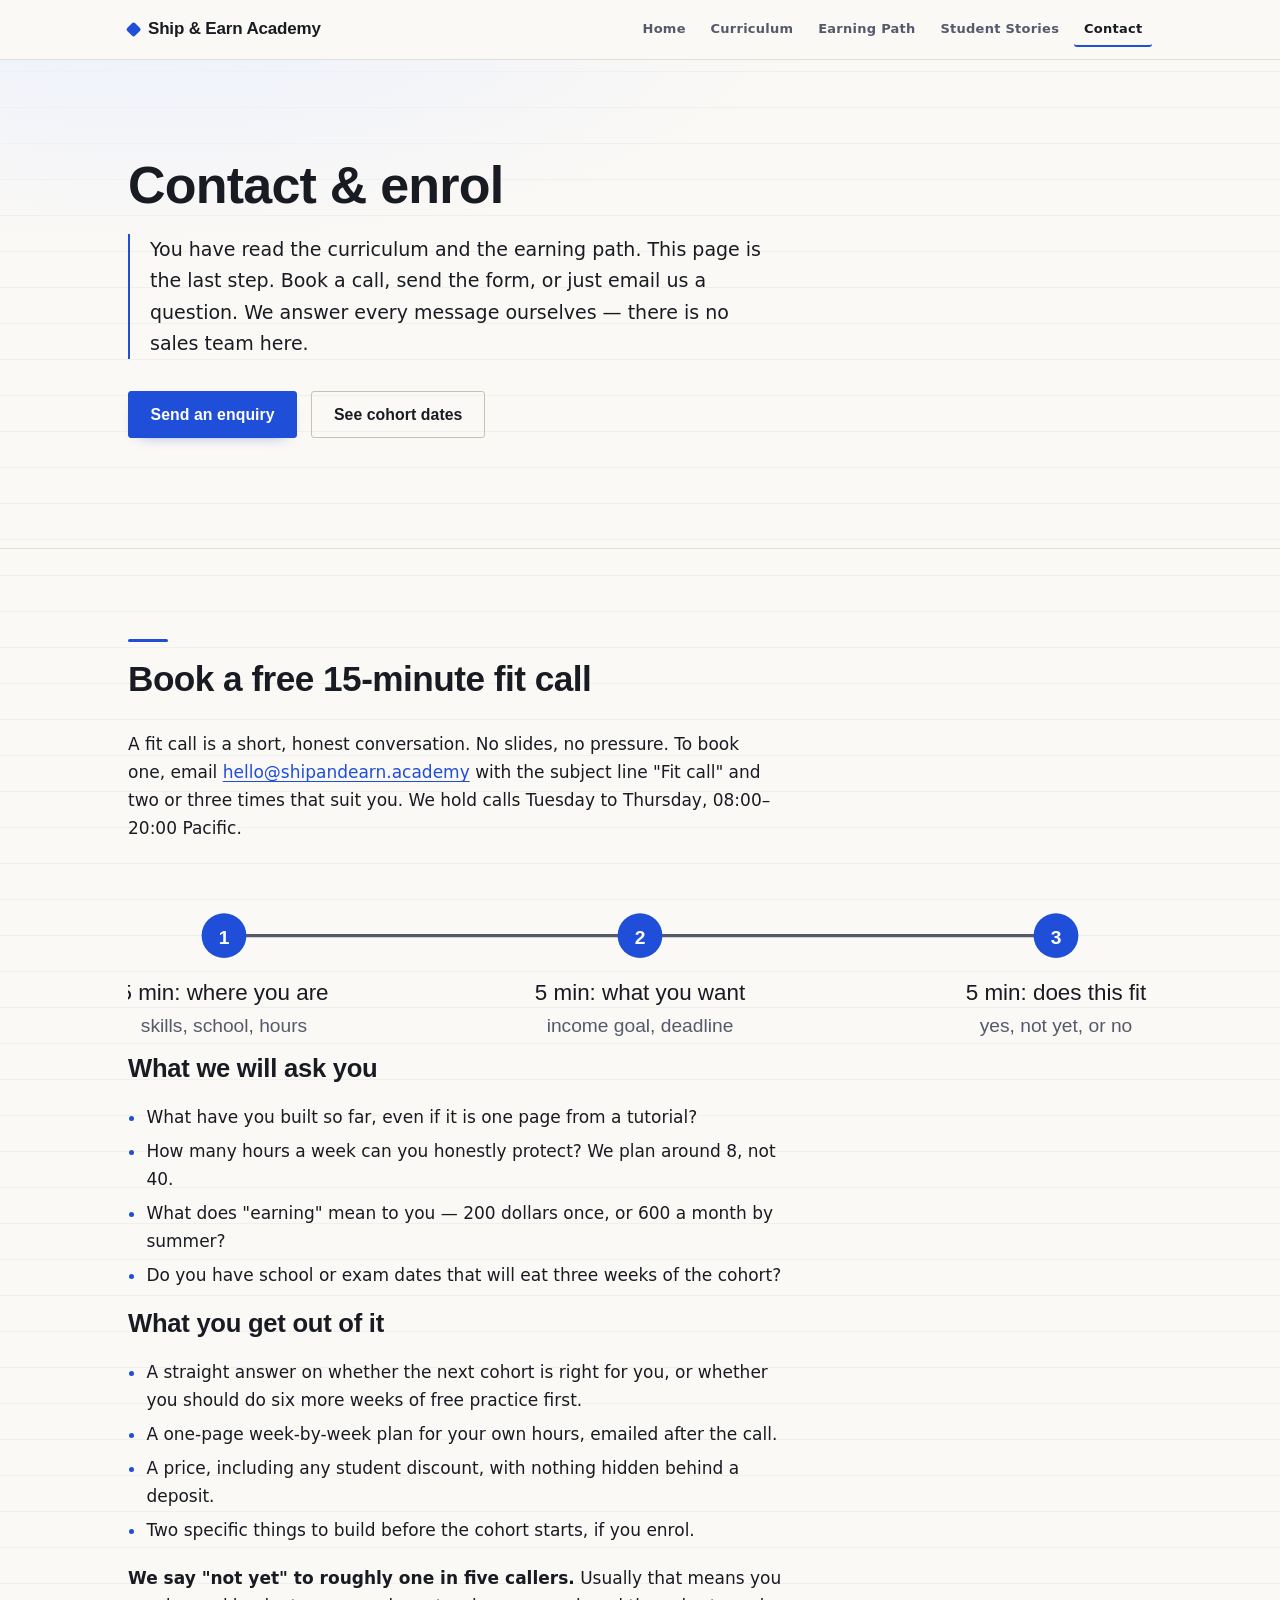
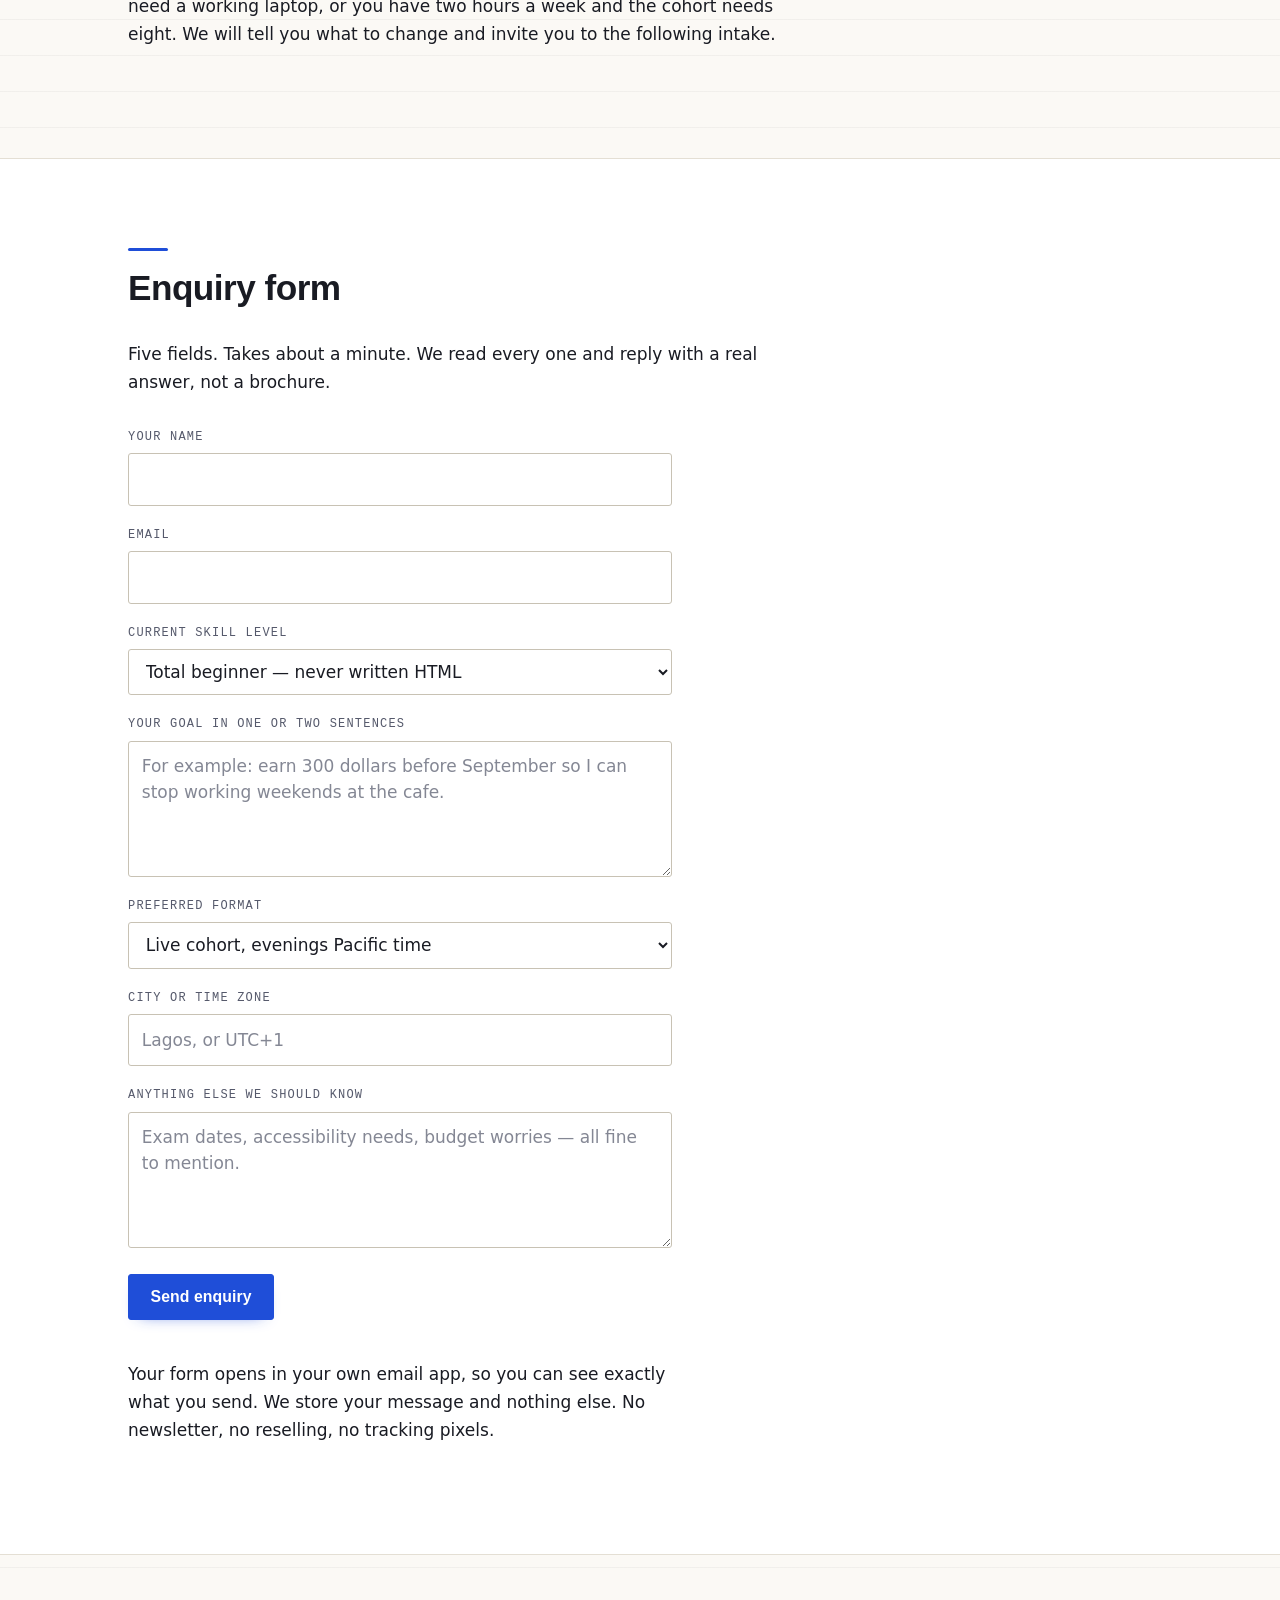
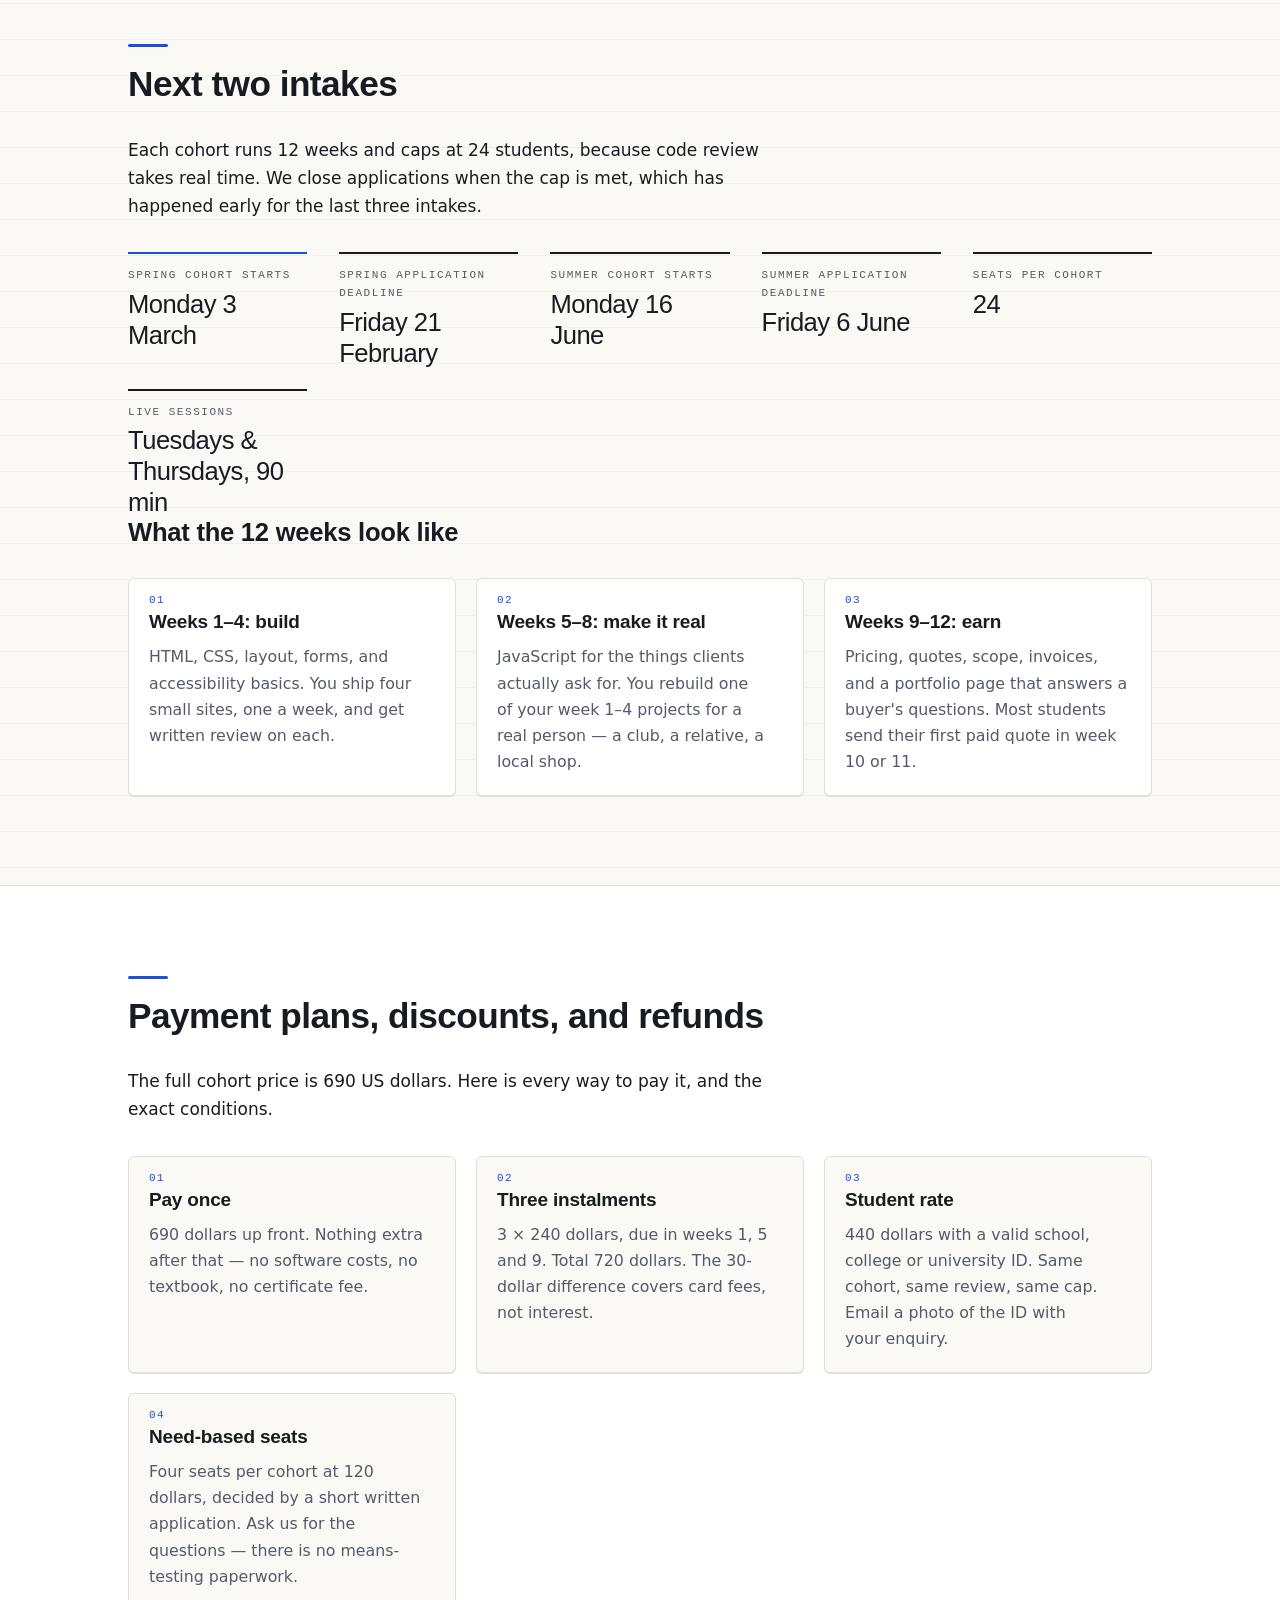
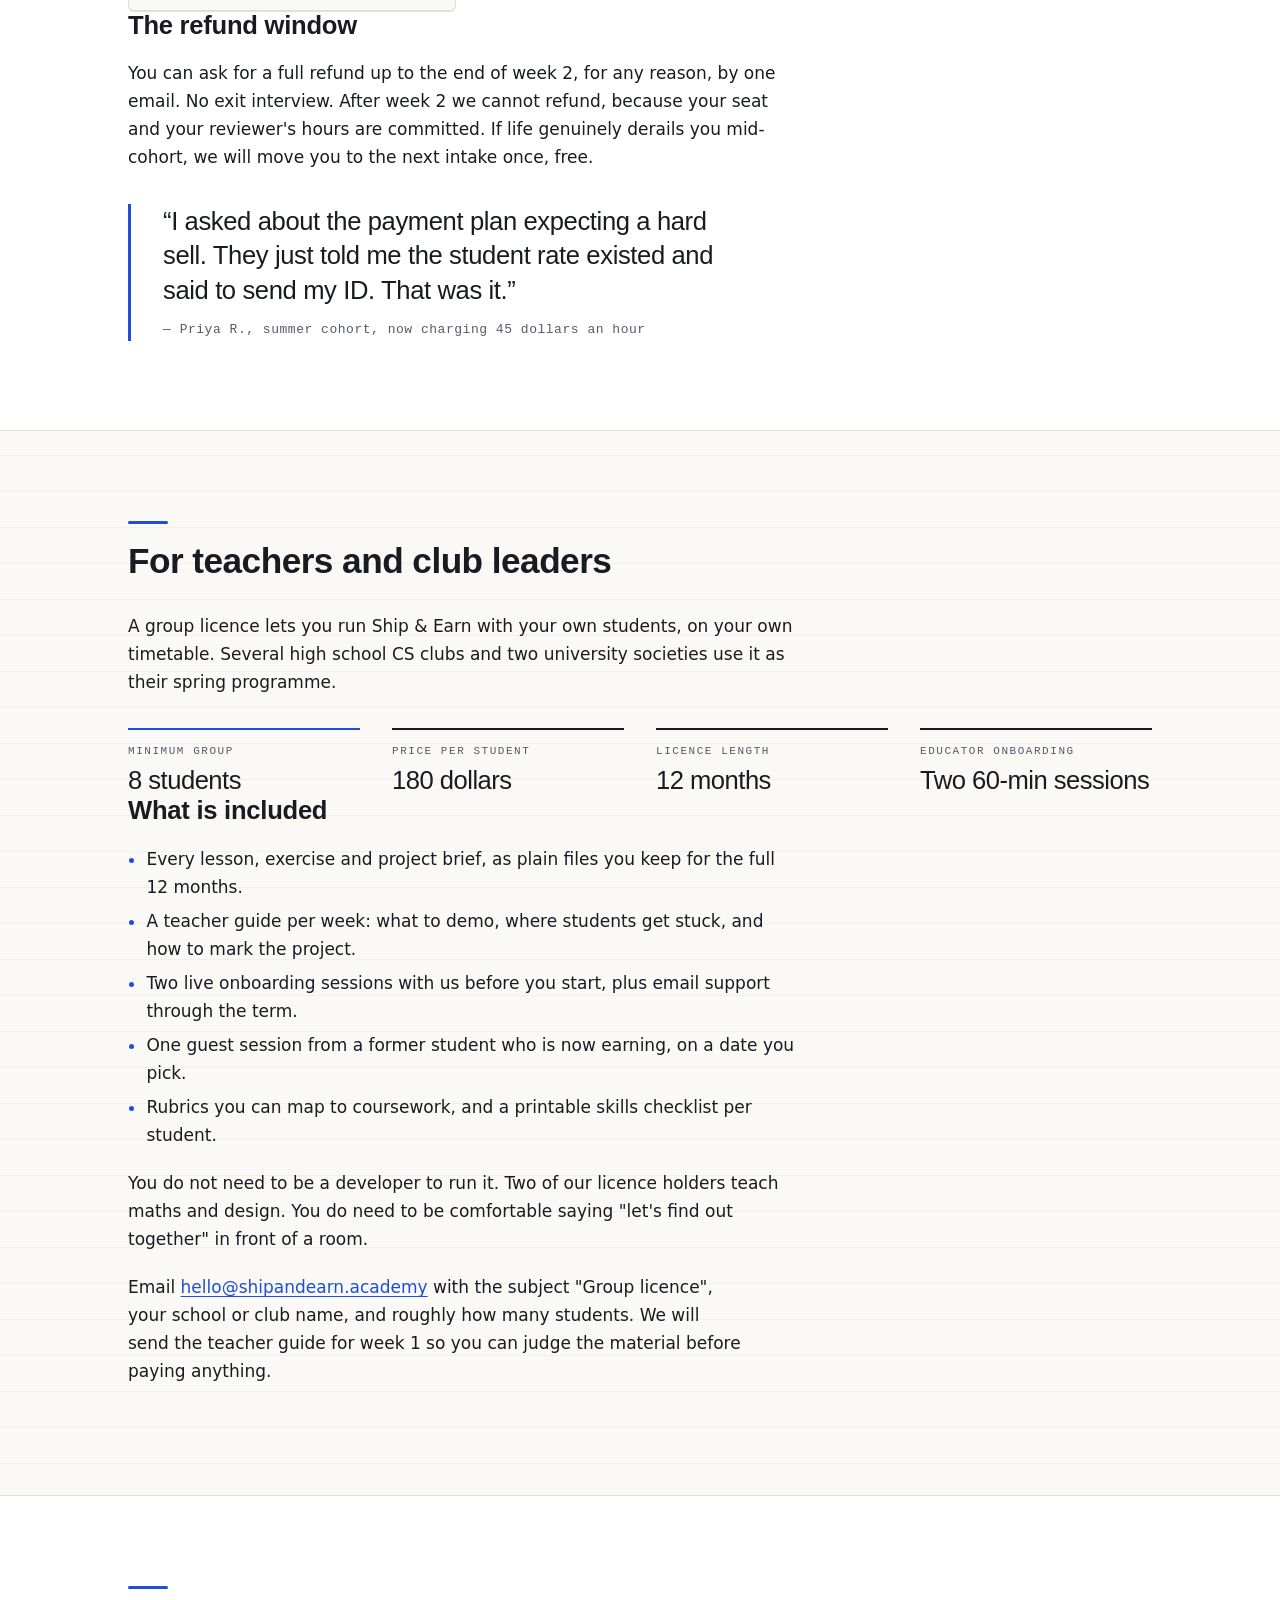
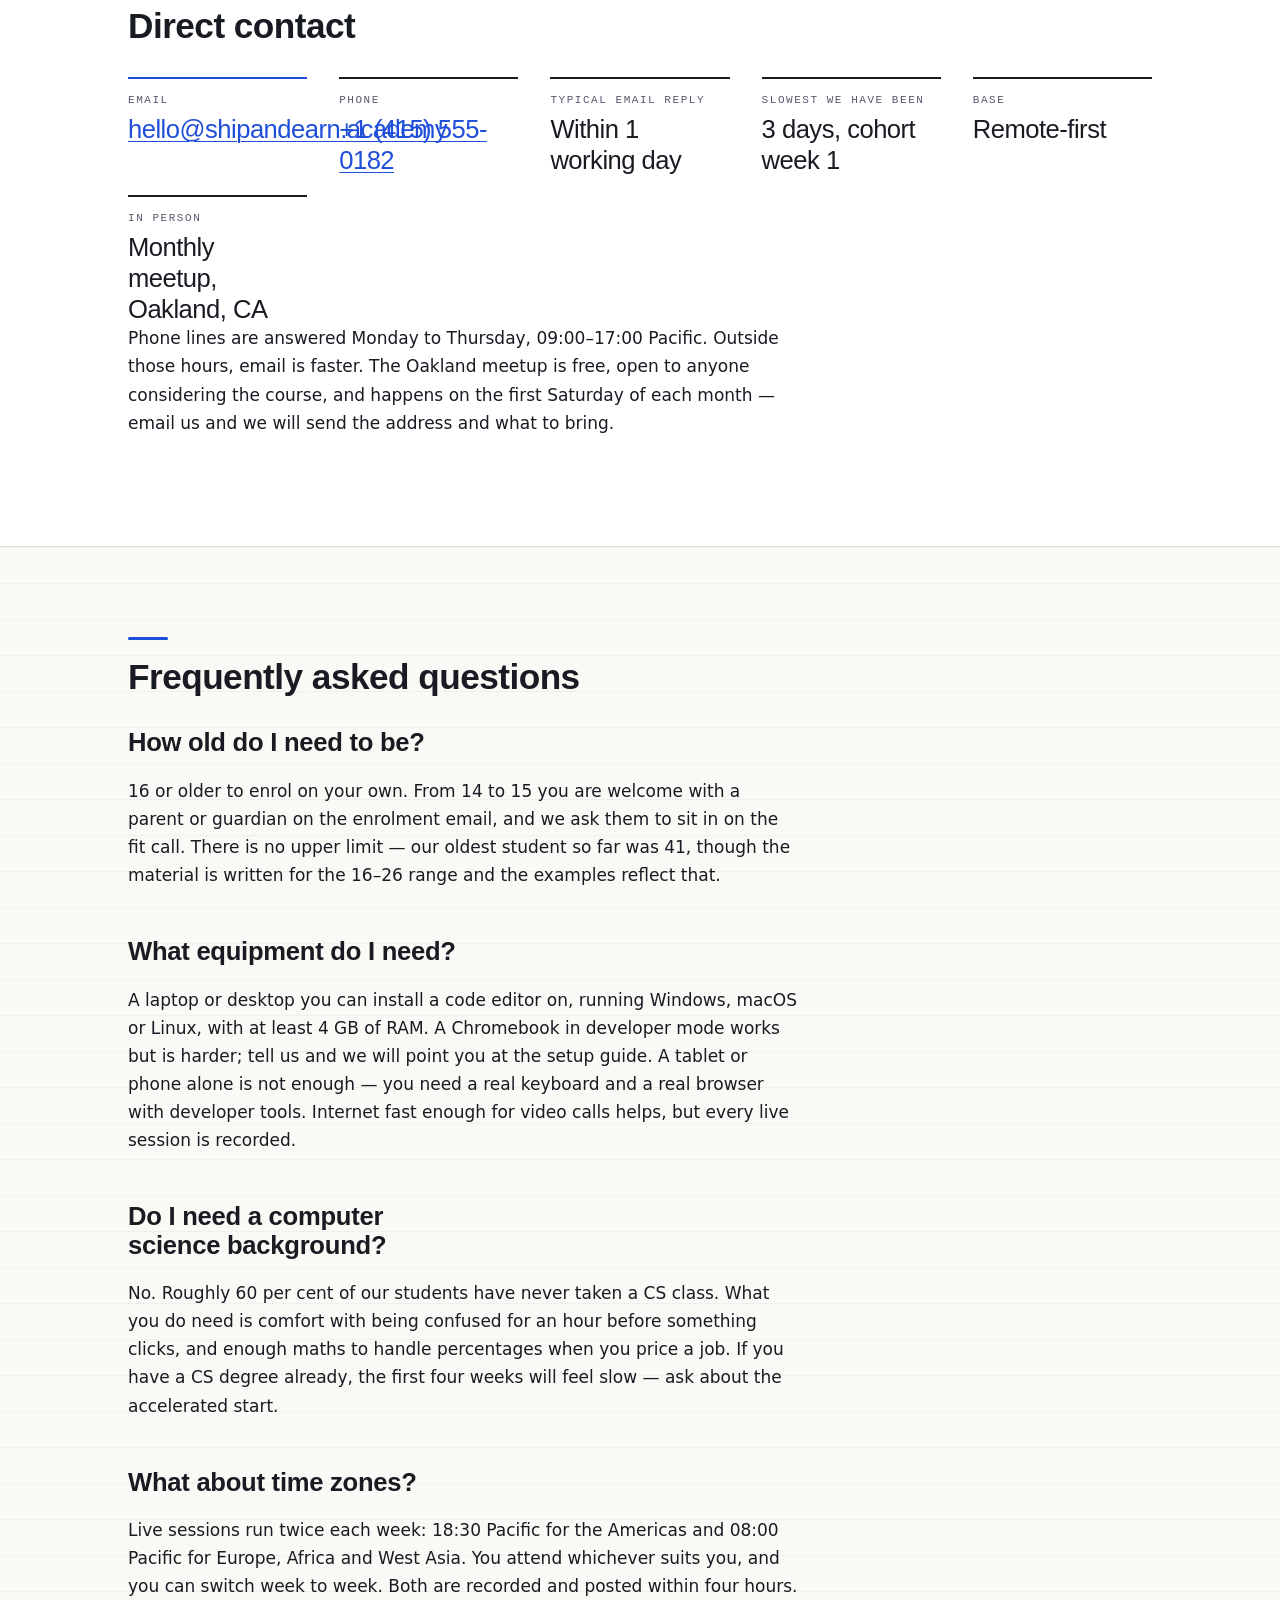
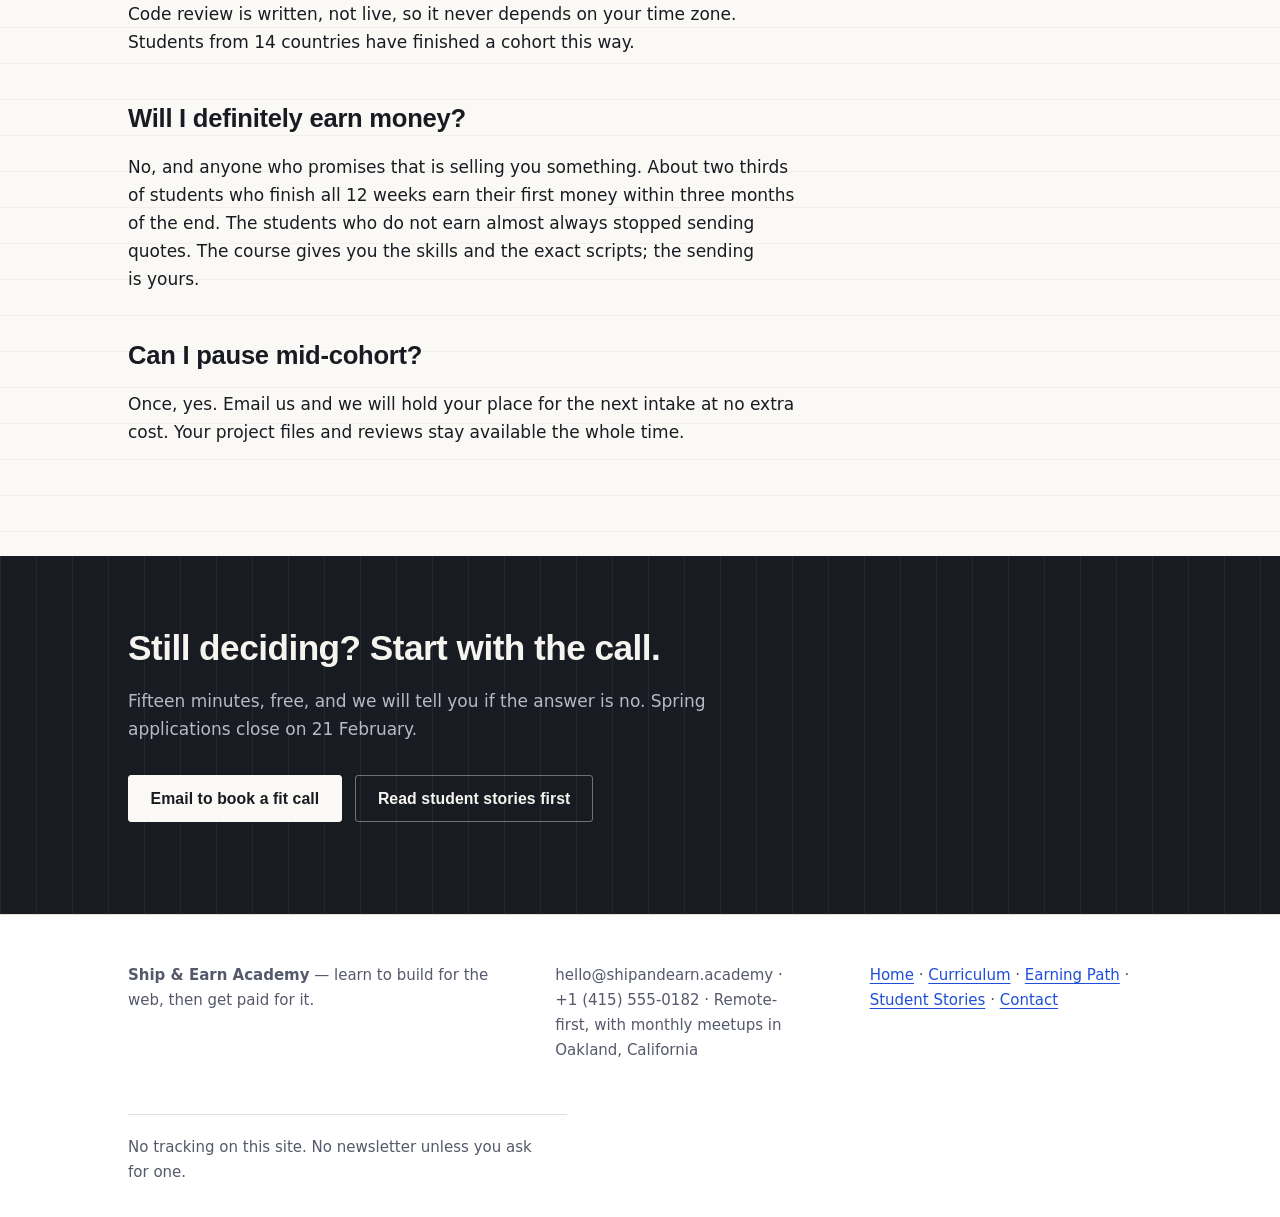
==== contact.html @ 5a84d34e "Publish Ship & Earn Academy — revision 1 Generated 5 pages for Ship & Earn Academy." ====
<!DOCTYPE html>
<html lang="en">
<head>
<meta charset="utf-8">
<meta name="viewport" content="width=device-width, initial-scale=1">
<title>Contact &amp; Enrol — Ship &amp; Earn Academy</title>
<meta name="description" content="Book a free 15-minute fit call, send an enquiry, check cohort dates and payment plans, or ask about a group licence for your school or coding club.">
<link rel="stylesheet" href="assets/styles.css">
</head>
<body>
<header class="site-header">
  <div class="container header-inner">
    <a class="brand" href="index.html">Ship &amp; Earn Academy</a>
    <nav class="site-nav">
      <a href="index.html">Home</a>
      <a href="curriculum.html">Curriculum</a>
      <a href="earn.html">Earning Path</a>
      <a href="stories.html">Student Stories</a>
      <a class="is-current" href="contact.html">Contact</a>
    </nav>
  </div>
</header>

<main>

  <section class="hero">
    <div class="container">
      <h1>Contact &amp; enrol</h1>
      <p>You have read the curriculum and the earning path. This page is the last step. Book a call, send the form, or just email us a question. We answer every message ourselves — there is no sales team here.</p>
      <p>
        <a class="button button-primary" href="#enquiry">Send an enquiry</a>
        <a class="button button-secondary" href="#dates">See cohort dates</a>
      </p>
    </div>
  </section>

  <section class="section">
    <div class="container">
      <h2>Book a free 15-minute fit call</h2>
      <p>A fit call is a short, honest conversation. No slides, no pressure. To book one, email <a href="mailto:hello@shipandearn.academy">hello@shipandearn.academy</a> with the subject line "Fit call" and two or three times that suit you. We hold calls Tuesday to Thursday, 08:00–20:00 Pacific.</p>

      <svg width="100%" height="120" viewBox="0 0 640 120" role="img" aria-labelledby="calltitle calldesc">
        <title id="calltitle">The three stages of a fit call</title>
        <desc id="calldesc">A horizontal line with three stops: five minutes on where you are now, five minutes on what you want to earn, and five minutes on whether this course fits.</desc>
        <line x1="60" y1="46" x2="580" y2="46" stroke="#55596B" stroke-width="2"></line>
        <circle cx="60" cy="46" r="14" fill="#1F4ED8"></circle>
        <circle cx="320" cy="46" r="14" fill="#1F4ED8"></circle>
        <circle cx="580" cy="46" r="14" fill="#1F4ED8"></circle>
        <text x="60" y="51" text-anchor="middle" fill="#FFFFFF" font-family="Arial, sans-serif" font-size="12" font-weight="bold">1</text>
        <text x="320" y="51" text-anchor="middle" fill="#FFFFFF" font-family="Arial, sans-serif" font-size="12" font-weight="bold">2</text>
        <text x="580" y="51" text-anchor="middle" fill="#FFFFFF" font-family="Arial, sans-serif" font-size="12" font-weight="bold">3</text>
        <text x="60" y="86" text-anchor="middle" fill="#191B23" font-family="Arial, sans-serif" font-size="14">5 min: where you are</text>
        <text x="320" y="86" text-anchor="middle" fill="#191B23" font-family="Arial, sans-serif" font-size="14">5 min: what you want</text>
        <text x="580" y="86" text-anchor="middle" fill="#191B23" font-family="Arial, sans-serif" font-size="14">5 min: does this fit</text>
        <text x="60" y="106" text-anchor="middle" fill="#55596B" font-family="Arial, sans-serif" font-size="12">skills, school, hours</text>
        <text x="320" y="106" text-anchor="middle" fill="#55596B" font-family="Arial, sans-serif" font-size="12">income goal, deadline</text>
        <text x="580" y="106" text-anchor="middle" fill="#55596B" font-family="Arial, sans-serif" font-size="12">yes, not yet, or no</text>
      </svg>

      <h3>What we will ask you</h3>
      <ul>
        <li>What have you built so far, even if it is one page from a tutorial?</li>
        <li>How many hours a week can you honestly protect? We plan around 8, not 40.</li>
        <li>What does "earning" mean to you — 200 dollars once, or 600 a month by summer?</li>
        <li>Do you have school or exam dates that will eat three weeks of the cohort?</li>
      </ul>

      <h3>What you get out of it</h3>
      <ul>
        <li>A straight answer on whether the next cohort is right for you, or whether you should do six more weeks of free practice first.</li>
        <li>A one-page week-by-week plan for your own hours, emailed after the call.</li>
        <li>A price, including any student discount, with nothing hidden behind a deposit.</li>
        <li>Two specific things to build before the cohort starts, if you enrol.</li>
      </ul>
      <p><strong>We say "not yet" to roughly one in five callers.</strong> Usually that means you need a working laptop, or you have two hours a week and the cohort needs eight. We will tell you what to change and invite you to the following intake.</p>
    </div>
  </section>

  <section class="section section-alt" id="enquiry">
    <div class="container">
      <h2>Enquiry form</h2>
      <p>Five fields. Takes about a minute. We read every one and reply with a real answer, not a brochure.</p>
      <form class="form" action="mailto:hello@shipandearn.academy" method="post" enctype="text/plain">
        <div class="field">
          <label for="name">Your name</label>
          <input id="name" name="name" type="text" autocomplete="name" required>
        </div>
        <div class="field">
          <label for="email">Email</label>
          <input id="email" name="email" type="email" autocomplete="email" required>
        </div>
        <div class="field">
          <label for="level">Current skill level</label>
          <select id="level" name="level">
            <option>Total beginner — never written HTML</option>
            <option>Some tutorials finished, nothing shipped</option>
            <option>I have built one or two small sites</option>
            <option>I code already, I want the client and money side</option>
          </select>
        </div>
        <div class="field">
          <label for="goal">Your goal in one or two sentences</label>
          <textarea id="goal" name="goal" rows="4" placeholder="For example: earn 300 dollars before September so I can stop working weekends at the cafe."></textarea>
        </div>
        <div class="field">
          <label for="format">Preferred format</label>
          <select id="format" name="format">
            <option>Live cohort, evenings Pacific time</option>
            <option>Live cohort, mornings Pacific time</option>
            <option>Self-paced with weekly code review</option>
            <option>Group licence for a school or club</option>
            <option>Not sure yet — help me choose</option>
          </select>
        </div>
        <div class="field">
          <label for="timezone">City or time zone</label>
          <input id="timezone" name="timezone" type="text" placeholder="Lagos, or UTC+1">
        </div>
        <div class="field">
          <label for="notes">Anything else we should know</label>
          <textarea id="notes" name="notes" rows="3" placeholder="Exam dates, accessibility needs, budget worries — all fine to mention."></textarea>
        </div>
        <p><button class="button button-primary" type="submit">Send enquiry</button></p>
        <p>Your form opens in your own email app, so you can see exactly what you send. We store your message and nothing else. No newsletter, no reselling, no tracking pixels.</p>
      </form>
    </div>
  </section>

  <section class="section" id="dates">
    <div class="container">
      <h2>Next two intakes</h2>
      <p>Each cohort runs 12 weeks and caps at 24 students, because code review takes real time. We close applications when the cap is met, which has happened early for the last three intakes.</p>
      <dl class="facts">
        <div class="fact">
          <dt>Spring cohort starts</dt>
          <dd>Monday 3 March</dd>
        </div>
        <div class="fact">
          <dt>Spring application deadline</dt>
          <dd>Friday 21 February</dd>
        </div>
        <div class="fact">
          <dt>Summer cohort starts</dt>
          <dd>Monday 16 June</dd>
        </div>
        <div class="fact">
          <dt>Summer application deadline</dt>
          <dd>Friday 6 June</dd>
        </div>
        <div class="fact">
          <dt>Seats per cohort</dt>
          <dd>24</dd>
        </div>
        <div class="fact">
          <dt>Live sessions</dt>
          <dd>Tuesdays &amp; Thursdays, 90 min</dd>
        </div>
      </dl>
      <h3>What the 12 weeks look like</h3>
      <ul class="card-grid">
        <li class="card">
          <h3>Weeks 1–4: build</h3>
          <p>HTML, CSS, layout, forms, and accessibility basics. You ship four small sites, one a week, and get written review on each.</p>
        </li>
        <li class="card">
          <h3>Weeks 5–8: make it real</h3>
          <p>JavaScript for the things clients actually ask for. You rebuild one of your week 1–4 projects for a real person — a club, a relative, a local shop.</p>
        </li>
        <li class="card">
          <h3>Weeks 9–12: earn</h3>
          <p>Pricing, quotes, scope, invoices, and a portfolio page that answers a buyer's questions. Most students send their first paid quote in week 10 or 11.</p>
        </li>
      </ul>
    </div>
  </section>

  <section class="section section-alt">
    <div class="container">
      <h2>Payment plans, discounts, and refunds</h2>
      <p>The full cohort price is 690 US dollars. Here is every way to pay it, and the exact conditions.</p>
      <ul class="card-grid">
        <li class="card">
          <h3>Pay once</h3>
          <p>690 dollars up front. Nothing extra after that — no software costs, no textbook, no certificate fee.</p>
        </li>
        <li class="card">
          <h3>Three instalments</h3>
          <p>3 × 240 dollars, due in weeks 1, 5 and 9. Total 720 dollars. The 30-dollar difference covers card fees, not interest.</p>
        </li>
        <li class="card">
          <h3>Student rate</h3>
          <p>440 dollars with a valid school, college or university ID. Same cohort, same review, same cap. Email a photo of the ID with your enquiry.</p>
        </li>
        <li class="card">
          <h3>Need-based seats</h3>
          <p>Four seats per cohort at 120 dollars, decided by a short written application. Ask us for the questions — there is no means-testing paperwork.</p>
        </li>
      </ul>
      <h3>The refund window</h3>
      <p>You can ask for a full refund up to the end of week 2, for any reason, by one email. No exit interview. After week 2 we cannot refund, because your seat and your reviewer's hours are committed. If life genuinely derails you mid-cohort, we will move you to the next intake once, free.</p>
      <blockquote class="quote">
        <p>I asked about the payment plan expecting a hard sell. They just told me the student rate existed and said to send my ID. That was it.</p>
        <cite>Priya R., summer cohort, now charging 45 dollars an hour</cite>
      </blockquote>
    </div>
  </section>

  <section class="section">
    <div class="container">
      <h2>For teachers and club leaders</h2>
      <p>A group licence lets you run Ship &amp; Earn with your own students, on your own timetable. Several high school CS clubs and two university societies use it as their spring programme.</p>
      <dl class="facts">
        <div class="fact">
          <dt>Minimum group</dt>
          <dd>8 students</dd>
        </div>
        <div class="fact">
          <dt>Price per student</dt>
          <dd>180 dollars</dd>
        </div>
        <div class="fact">
          <dt>Licence length</dt>
          <dd>12 months</dd>
        </div>
        <div class="fact">
          <dt>Educator onboarding</dt>
          <dd>Two 60-min sessions</dd>
        </div>
      </dl>
      <h3>What is included</h3>
      <ul>
        <li>Every lesson, exercise and project brief, as plain files you keep for the full 12 months.</li>
        <li>A teacher guide per week: what to demo, where students get stuck, and how to mark the project.</li>
        <li>Two live onboarding sessions with us before you start, plus email support through the term.</li>
        <li>One guest session from a former student who is now earning, on a date you pick.</li>
        <li>Rubrics you can map to coursework, and a printable skills checklist per student.</li>
      </ul>
      <p>You do not need to be a developer to run it. Two of our licence holders teach maths and design. You do need to be comfortable saying "let's find out together" in front of a room.</p>
      <p>Email <a href="mailto:hello@shipandearn.academy">hello@shipandearn.academy</a> with the subject "Group licence", your school or club name, and roughly how many students. We will send the teacher guide for week 1 so you can judge the material before paying anything.</p>
    </div>
  </section>

  <section class="section section-alt">
    <div class="container">
      <h2>Direct contact</h2>
      <dl class="facts">
        <div class="fact">
          <dt>Email</dt>
          <dd><a href="mailto:hello@shipandearn.academy">hello@shipandearn.academy</a></dd>
        </div>
        <div class="fact">
          <dt>Phone</dt>
          <dd><a href="tel:+14155550182">+1 (415) 555-0182</a></dd>
        </div>
        <div class="fact">
          <dt>Typical email reply</dt>
          <dd>Within 1 working day</dd>
        </div>
        <div class="fact">
          <dt>Slowest we have been</dt>
          <dd>3 days, cohort week 1</dd>
        </div>
        <div class="fact">
          <dt>Base</dt>
          <dd>Remote-first</dd>
        </div>
        <div class="fact">
          <dt>In person</dt>
          <dd>Monthly meetup, Oakland, CA</dd>
        </div>
      </dl>
      <p>Phone lines are answered Monday to Thursday, 09:00–17:00 Pacific. Outside those hours, email is faster. The Oakland meetup is free, open to anyone considering the course, and happens on the first Saturday of each month — email us and we will send the address and what to bring.</p>
    </div>
  </section>

  <section class="section">
    <div class="container">
      <h2>Frequently asked questions</h2>

      <h3>How old do I need to be?</h3>
      <p>16 or older to enrol on your own. From 14 to 15 you are welcome with a parent or guardian on the enrolment email, and we ask them to sit in on the fit call. There is no upper limit — our oldest student so far was 41, though the material is written for the 16–26 range and the examples reflect that.</p>

      <h3>What equipment do I need?</h3>
      <p>A laptop or desktop you can install a code editor on, running Windows, macOS or Linux, with at least 4 GB of RAM. A Chromebook in developer mode works but is harder; tell us and we will point you at the setup guide. A tablet or phone alone is not enough — you need a real keyboard and a real browser with developer tools. Internet fast enough for video calls helps, but every live session is recorded.</p>

      <h3>Do I need a computer science background?</h3>
      <p>No. Roughly 60 per cent of our students have never taken a CS class. What you do need is comfort with being confused for an hour before something clicks, and enough maths to handle percentages when you price a job. If you have a CS degree already, the first four weeks will feel slow — ask about the accelerated start.</p>

      <h3>What about time zones?</h3>
      <p>Live sessions run twice each week: 18:30 Pacific for the Americas and 08:00 Pacific for Europe, Africa and West Asia. You attend whichever suits you, and you can switch week to week. Both are recorded and posted within four hours. Code review is written, not live, so it never depends on your time zone. Students from 14 countries have finished a cohort this way.</p>

      <h3>Will I definitely earn money?</h3>
      <p>No, and anyone who promises that is selling you something. About two thirds of students who finish all 12 weeks earn their first money within three months of the end. The students who do not earn almost always stopped sending quotes. The course gives you the skills and the exact scripts; the sending is yours.</p>

      <h3>Can I pause mid-cohort?</h3>
      <p>Once, yes. Email us and we will hold your place for the next intake at no extra cost. Your project files and reviews stay available the whole time.</p>
    </div>
  </section>

  <section class="cta">
    <div class="container">
      <h2>Still deciding? Start with the call.</h2>
      <p>Fifteen minutes, free, and we will tell you if the answer is no. Spring applications close on 21 February.</p>
      <p>
        <a class="button button-primary" href="mailto:hello@shipandearn.academy?subject=Fit%20call">Email to book a fit call</a>
        <a class="button button-secondary" href="stories.html">Read student stories first</a>
      </p>
    </div>
  </section>

</main>

<footer class="site-footer">
  <div class="container">
    <p><strong>Ship &amp; Earn Academy</strong> — learn to build for the web, then get paid for it.</p>
    <p>hello@shipandearn.academy · +1 (415) 555-0182 · Remote-first, with monthly meetups in Oakland, California</p>
    <p>
      <a href="index.html">Home</a> ·
      <a href="curriculum.html">Curriculum</a> ·
      <a href="earn.html">Earning Path</a> ·
      <a href="stories.html">Student Stories</a> ·
      <a href="contact.html">Contact</a>
    </p>
    <p>No tracking on this site. No newsletter unless you ask for one.</p>
  </div>
</footer>
</body>
</html>
---- assets/styles.css ----
:root {
  /* ---- palette ---- */
  --bg: #FBF9F5;
  --surface: #FFFFFF;
  --ink: #191B23;
  --muted: #55596B;
  --accent: #1F4ED8;
  --accent-contrast: #FFFFFF;

  /* ---- derived surfaces & rules ---- */
  --rule: #E4DFD4;
  --rule-strong: #C8C2B4;
  --accent-wash: #EDF1FD;
  --ink-block: #191B23;
  --ink-block-text: #F6F4EF;
  --ink-block-muted: #B6B9C6;

  /* ---- type ---- */
  --font-head: "Segoe UI Semibold", "Helvetica Neue", Arial, system-ui, sans-serif;
  --font-body: system-ui, -apple-system, "Segoe UI", Roboto, "Helvetica Neue", Arial, sans-serif;
  --font-mono: ui-monospace, "SFMono-Regular", "Cascadia Mono", Menlo, Consolas, monospace;

  --step--1: 0.8125rem;
  --step-0: 1.0625rem;
  --step-1: 1.1875rem;
  --step-2: clamp(1.3rem, 1.1rem + 0.7vw, 1.6rem);
  --step-3: clamp(1.6rem, 1.3rem + 1.4vw, 2.2rem);
  --step-4: clamp(2.05rem, 1.5rem + 2.6vw, 3.25rem);

  /* ---- rhythm ---- */
  --space-1: 0.375rem;
  --space-2: 0.75rem;
  --space-3: 1.25rem;
  --space-4: 2rem;
  --space-5: 3rem;
  --space-6: clamp(3.25rem, 7vw, 5.75rem);

  --container: 69rem;
  --r: 3px;
  --r-lg: 6px;
  --ring: 0 0 0 3px rgba(31, 78, 216, 0.28);
}

/* ============================================================
   RESET / BASE
   ============================================================ */

*,
*::before,
*::after { box-sizing: border-box; }

html {
  -webkit-text-size-adjust: 100%;
  scroll-behavior: smooth;
}

body {
  margin: 0;
  background-color: var(--bg);
  background-image:
    linear-gradient(to bottom, rgba(25, 27, 35, 0.045) 1px, transparent 1px);
  background-size: 100% 2.25rem;
  background-position: 0 -1px;
  color: var(--ink);
  font-family: var(--font-body);
  font-size: var(--step-0);
  line-height: 1.65;
  text-underline-offset: 0.18em;
}

main { display: block; }

h1, h2, h3, h4 {
  font-family: var(--font-head);
  font-weight: 600;
  line-height: 1.12;
  letter-spacing: -0.015em;
  color: var(--ink);
  margin: 0 0 var(--space-3);
  text-wrap: balance;
}

h1 { font-size: var(--step-4); }
h2 { font-size: var(--step-3); }
h3 { font-size: var(--step-2); letter-spacing: -0.01em; }
h4 { font-size: var(--step-1); }

p, ul, ol, dl, blockquote, figure, table {
  margin: 0 0 var(--space-3);
}

p { max-width: 62ch; text-wrap: pretty; }

a {
  color: var(--accent);
  text-decoration-thickness: 1px;
}
a:hover { text-decoration-thickness: 2px; }

strong { font-weight: 700; }

small { font-size: var(--step--1); }

code, kbd, samp {
  font-family: var(--font-mono);
  font-size: 0.9em;
  background: var(--accent-wash);
  padding: 0.1em 0.35em;
  border-radius: 2px;
}

hr {
  border: 0;
  border-top: 1px solid var(--rule);
  margin: var(--space-5) 0;
}

svg { display: block; max-width: 100%; height: auto; }

:focus-visible {
  outline: 2px solid var(--accent);
  outline-offset: 3px;
  border-radius: 2px;
}

::selection {
  background: var(--accent);
  color: var(--accent-contrast);
}

/* ============================================================
   LAYOUT
   ============================================================ */

.container {
  width: 100%;
  max-width: var(--container);
  margin-inline: auto;
  padding-inline: clamp(1.15rem, 4vw, 2.5rem);
}

/* ============================================================
   HEADER + NAV
   ============================================================ */

.site-header {
  position: sticky;
  top: 0;
  z-index: 20;
  background: color-mix(in srgb, var(--bg) 92%, transparent);
  backdrop-filter: blur(8px);
  border-bottom: 1px solid var(--rule);
}

.header-inner {
  display: flex;
  flex-wrap: wrap;
  align-items: center;
  justify-content: space-between;
  gap: var(--space-2) var(--space-4);
  padding-block: 0.7rem;
}

.brand {
  font-family: var(--font-head);
  font-size: 1.0625rem;
  font-weight: 600;
  letter-spacing: -0.01em;
  color: var(--ink);
  text-decoration: none;
  display: inline-flex;
  align-items: center;
  gap: 0.55rem;
  padding-block: 0.2rem;
  flex: 0 0 auto;
}

.brand::before {
  content: "";
  width: 0.7rem;
  height: 0.7rem;
  background: var(--accent);
  border-radius: 2px;
  transform: rotate(45deg);
  flex: 0 0 auto;
}

.brand:hover { color: var(--accent); }

.site-nav {
  display: flex;
  flex-wrap: wrap;
  align-items: center;
  gap: 0.15rem 0.35rem;
  margin-inline-start: auto;
}

.site-nav a {
  display: inline-block;
  padding: 0.4rem 0.6rem;
  font-size: var(--step--1);
  font-weight: 600;
  letter-spacing: 0.02em;
  color: var(--muted);
  text-decoration: none;
  border-radius: var(--r);
  border-bottom: 2px solid transparent;
}

.site-nav a:hover,
.site-nav a:focus-visible {
  color: var(--ink);
  background: var(--accent-wash);
}

.site-nav a.is-current {
  color: var(--ink);
  border-bottom-color: var(--accent);
}

/* ============================================================
   SECTIONS
   ============================================================ */

.hero {
  padding-block: clamp(3rem, 8vw, 6rem) var(--space-6);
  border-bottom: 1px solid var(--rule);
  background-image:
    radial-gradient(60rem 22rem at 12% -10%, var(--accent-wash), transparent 70%);
}

.hero h1 {
  max-width: 24ch;
  margin-bottom: var(--space-3);
}

.hero > .container > p {
  font-size: var(--step-1);
  color: var(--muted);
  max-width: 54ch;
}

.hero > .container > p:first-of-type {
  position: relative;
  padding-left: var(--space-3);
  border-left: 2px solid var(--accent);
  color: var(--ink);
}

.section { padding-block: var(--space-6); }

.section-alt {
  background: var(--surface);
  border-top: 1px solid var(--rule);
  border-bottom: 1px solid var(--rule);
}

.section > .container > h2,
.section > .container > h3 { max-width: 34ch; }

.section > .container > h2 {
  position: relative;
  padding-top: var(--space-3);
  margin-bottom: var(--space-4);
}

.section > .container > h2::before {
  content: "";
  position: absolute;
  top: 0;
  left: 0;
  width: 2.5rem;
  height: 3px;
  background: var(--accent);
  border-radius: 2px;
}

.section > .container > p + h3 { margin-top: var(--space-5); }

/* generic in-page lists */
main ul:not(.card-grid),
main ol {
  padding-left: 1.15rem;
  max-width: 62ch;
}

main ul:not(.card-grid) li,
main ol li { margin-bottom: var(--space-1); }

main ul:not(.card-grid) li::marker { color: var(--accent); }
main ol li::marker { color: var(--accent); font-variant-numeric: tabular-nums; }

/* ============================================================
   CARDS
   ============================================================ */

.card-grid {
  list-style: none;
  margin: var(--space-4) 0 0;
  padding: 0;
  display: grid;
  gap: var(--space-3);
  grid-template-columns: repeat(auto-fit, minmax(16rem, 1fr));
  counter-reset: card;
}

.card {
  position: relative;
  background: var(--surface);
  border: 1px solid var(--rule);
  border-radius: var(--r-lg);
  padding: var(--space-4) var(--space-3) var(--space-3);
  box-shadow: 0 1px 0 var(--rule);
  transition: transform 160ms ease, box-shadow 160ms ease, border-color 160ms ease;
}

.card::before {
  counter-increment: card;
  content: counter(card, decimal-leading-zero);
  position: absolute;
  top: var(--space-2);
  left: var(--space-3);
  font-family: var(--font-mono);
  font-size: 0.6875rem;
  letter-spacing: 0.12em;
  color: var(--accent);
}

.card h3 {
  margin-bottom: var(--space-2);
  font-size: var(--step-1);
}

.card p {
  margin: 0;
  color: var(--muted);
  font-size: 0.9875rem;
}

.card p + p { margin-top: var(--space-2); }

.card:hover {
  transform: translateY(-2px);
  border-color: var(--rule-strong);
  box-shadow: 0 8px 22px -14px rgba(25, 27, 35, 0.45);
}

.card a { font-weight: 600; }

.section-alt .card { background: var(--bg); }

/* ============================================================
   FACTS (ledger rows)
   ============================================================ */

.facts {
  display: grid;
  gap: var(--space-3) var(--space-4);
  grid-template-columns: repeat(auto-fit, minmax(11rem, 1fr));
  margin: var(--space-4) 0 0;
}

.fact {
  border-top: 2px solid var(--ink);
  padding-top: var(--space-2);
}

.fact dt {
  font-size: 0.6875rem;
  font-family: var(--font-mono);
  text-transform: uppercase;
  letter-spacing: 0.14em;
  color: var(--muted);
  margin-bottom: 0.3rem;
}

.fact dd {
  margin: 0;
  font-family: var(--font-head);
  font-size: var(--step-2);
  line-height: 1.2;
  letter-spacing: -0.02em;
  font-variant-numeric: tabular-nums;
}

.fact:first-child { border-top-color: var(--accent); }

/* ============================================================
   BUTTONS
   ============================================================ */

.button {
  display: inline-flex;
  align-items: center;
  justify-content: center;
  gap: 0.5rem;
  min-height: 2.9rem;
  padding: 0.6rem 1.35rem;
  font-family: var(--font-head);
  font-size: 0.9875rem;
  font-weight: 600;
  letter-spacing: 0.005em;
  text-decoration: none;
  border: 1.5px solid transparent;
  border-radius: var(--r);
  cursor: pointer;
  transition: transform 140ms ease, background-color 140ms ease, color 140ms ease,
    border-color 140ms ease, box-shadow 140ms ease;
}

.button + .button { margin-left: 0.5rem; }

.button-primary {
  background: var(--accent);
  color: var(--accent-contrast);
  border-color: var(--accent);
  box-shadow: 0 6px 16px -12px rgba(31, 78, 216, 0.9);
}

.button-primary:hover {
  background: color-mix(in srgb, var(--accent) 86%, var(--ink));
  border-color: color-mix(in srgb, var(--accent) 86%, var(--ink));
  transform: translateY(-1px);
}

.button-secondary {
  background: transparent;
  color: var(--ink);
  border-color: var(--rule-strong);
}

.button-secondary:hover {
  border-color: var(--accent);
  color: var(--accent);
  background: var(--accent-wash);
}

.button:active { transform: translateY(0); }

/* button rows sitting after text */
.hero .button,
.section .button,
.cta .button { margin-top: var(--space-2); }

/* ============================================================
   CTA (ink block)
   ============================================================ */

.cta {
  background: var(--ink-block);
  color: var(--ink-block-text);
  padding-block: clamp(2.75rem, 6vw, 4.5rem);
  background-image:
    linear-gradient(to right, rgba(255, 255, 255, 0.05) 1px, transparent 1px);
  background-size: 2.25rem 100%;
}

.cta h2 {
  color: var(--ink-block-text);
  max-width: 28ch;
}

.cta h2::before { display: none; }

.cta p {
  color: var(--ink-block-muted);
  max-width: 56ch;
}

.cta a:not(.button) { color: #BFD0FF; }

.cta .button-primary {
  background: var(--bg);
  color: var(--ink);
  border-color: var(--bg);
  box-shadow: none;
}

.cta .button-primary:hover {
  background: #FFFFFF;
  border-color: #FFFFFF;
}

.cta .button-secondary {
  color: var(--ink-block-text);
  border-color: rgba(246, 244, 239, 0.4);
}

.cta .button-secondary:hover {
  background: rgba(246, 244, 239, 0.1);
  border-color: var(--ink-block-text);
  color: var(--ink-block-text);
}

/* ============================================================
   FORM
   ============================================================ */

.form {
  margin-top: var(--space-4);
  max-width: 34rem;
  display: grid;
  gap: var(--space-3);
}

.field { display: grid; gap: 0.35rem; }

.field label {
  font-size: 0.75rem;
  font-family: var(--font-mono);
  text-transform: uppercase;
  letter-spacing: 0.1em;
  color: var(--muted);
}

.field input,
.field select,
.field textarea {
  width: 100%;
  font: inherit;
  color: var(--ink);
  background: var(--surface);
  border: 1px solid var(--rule-strong);
  border-radius: var(--r);
  padding: 0.7rem 0.8rem;
  min-height: 2.9rem;
  transition: border-color 140ms ease, box-shadow 140ms ease;
}

.field textarea {
  min-height: 8.5rem;
  resize: vertical;
  line-height: 1.55;
}

.field input::placeholder,
.field textarea::placeholder { color: color-mix(in srgb, var(--muted) 72%, transparent); }

.field input:focus,
.field select:focus,
.field textarea:focus {
  outline: none;
  border-color: var(--accent);
  box-shadow: var(--ring);
}

.field small,
.field p {
  font-size: var(--step--1);
  color: var(--muted);
  margin: 0;
}

.form .button { justify-self: start; margin-top: var(--space-1); }

/* ============================================================
   QUOTE
   ============================================================ */

.quote {
  margin: var(--space-4) 0 0;
  padding: 0 0 0 var(--space-4);
  border-left: 3px solid var(--accent);
  max-width: 58ch;
}

.quote p {
  font-family: var(--font-head);
  font-size: var(--step-2);
  line-height: 1.35;
  letter-spacing: -0.015em;
  margin-bottom: var(--space-2);
}

.quote p::before { content: "\201C"; }
.quote p::after { content: "\201D"; }

.quote cite {
  display: block;
  font-style: normal;
  font-size: var(--step--1);
  font-family: var(--font-mono);
  letter-spacing: 0.04em;
  color: var(--muted);
}

.quote cite::before { content: "— "; }

.card-grid .quote { border-left-width: 2px; }

/* ============================================================
   FOOTER
   ============================================================ */

.site-footer {
  background: var(--surface);
  border-top: 1px solid var(--rule);
  padding-block: var(--space-5) var(--space-4);
  font-size: 0.9375rem;
  color: var(--muted);
}

.site-footer h2,
.site-footer h3 {
  font-size: 0.75rem;
  font-family: var(--font-mono);
  font-weight: 600;
  text-transform: uppercase;
  letter-spacing: 0.12em;
  color: var(--ink);
  margin-bottom: var(--space-2);
}

.site-footer p { max-width: 46ch; }

.site-footer a { color: var(--accent); }

.site-footer ul {
  list-style: none;
  padding: 0;
  margin: 0 0 var(--space-3);
  display: flex;
  flex-wrap: wrap;
  gap: 0.4rem 1.25rem;
}

.site-footer small { display: block; color: var(--muted); }

/* ============================================================
   RESPONSIVE
   ============================================================ */

@media (max-width: 40rem) {
  body { background-size: 100% 2rem; }

  .header-inner { padding-block: 0.55rem; }

  .site-nav {
    width: 100%;
    margin-inline-start: 0;
    gap: 0.1rem 0.15rem;
    border-top: 1px solid var(--rule);
    padding-top: 0.35rem;
  }

  .site-nav a { padding: 0.45rem 0.5rem; }

  .button {
    width: 100%;
    margin-left: 0 !important;
  }

  .button + .button { margin-top: var(--space-2); }

  .quote { padding-left: var(--space-3); }
}

@media (min-width: 52rem) {
  .site-footer > .container {
    display: grid;
    grid-template-columns: 1.4fr 1fr 1fr;
    gap: var(--space-4);
    align-items: start;
  }

  .site-footer > .container > small,
  .site-footer > .container > p:last-child {
    grid-column: 1 / -1;
    border-top: 1px solid var(--rule);
    padding-top: var(--space-3);
    margin: 0;
  }
}

/* ============================================================
   DARK MODE
   ============================================================ */

@media (prefers-color-scheme: dark) {
  :root {
    --bg: #14161C;
    --surface: #1C1F28;
    --ink: #F2F1EE;
    --muted: #AFB3C2;
    --accent: #93AEFF;
    --accent-contrast: #10131A;
    --rule: #2C3140;
    --rule-strong: #414759;
    --accent-wash: #232941;
    --ink-block: #0F1116;
    --ink-block-text: #F2F1EE;
    --ink-block-muted: #A9AEBF;
    --ring: 0 0 0 3px rgba(147, 174, 255, 0.3);
  }

  body {
    background-image:
      linear-gradient(to bottom, rgba(255, 255, 255, 0.035) 1px, transparent 1px);
  }

  .hero {
    background-image:
      radial-gradient(60rem 22rem at 12% -10%, rgba(147, 174, 255, 0.13), transparent 70%);
  }

  .card { box-shadow: none; }

  .card:hover { box-shadow: 0 8px 22px -14px rgba(0, 0, 0, 0.8); }

  .button-primary {
    box-shadow: none;
    font-weight: 700;
  }

  .button-primary:hover {
    background: color-mix(in srgb, var(--accent) 82%, #FFFFFF);
    border-color: color-mix(in srgb, var(--accent) 82%, #FFFFFF);
  }

  .cta a:not(.button) { color: #BFD0FF; }

  .cta .button-primary {
    background: var(--accent);
    color: var(--accent-contrast);
    border-color: var(--accent);
  }
}

/* ============================================================
   MOTION / PRINT
   ============================================================ */

@media (prefers-reduced-motion: reduce) {
  html { scroll-behavior: auto; }

  *,
  *::before,
  *::after {
    animation-duration: 0.001ms !important;
    animation-iteration-count: 1 !important;
    transition-duration: 0.001ms !important;
    scroll-behavior: auto !important;
  }

  .card:hover,
  .button:hover { transform: none; }
}

@media print {
  body { background: #FFFFFF; color: #000000; }
  .site-header, .cta, .form { display: none; }
  .section, .hero { padding-block: 1.25rem; border: 0; }
  a { color: #000000; text-decoration: underline; }
}
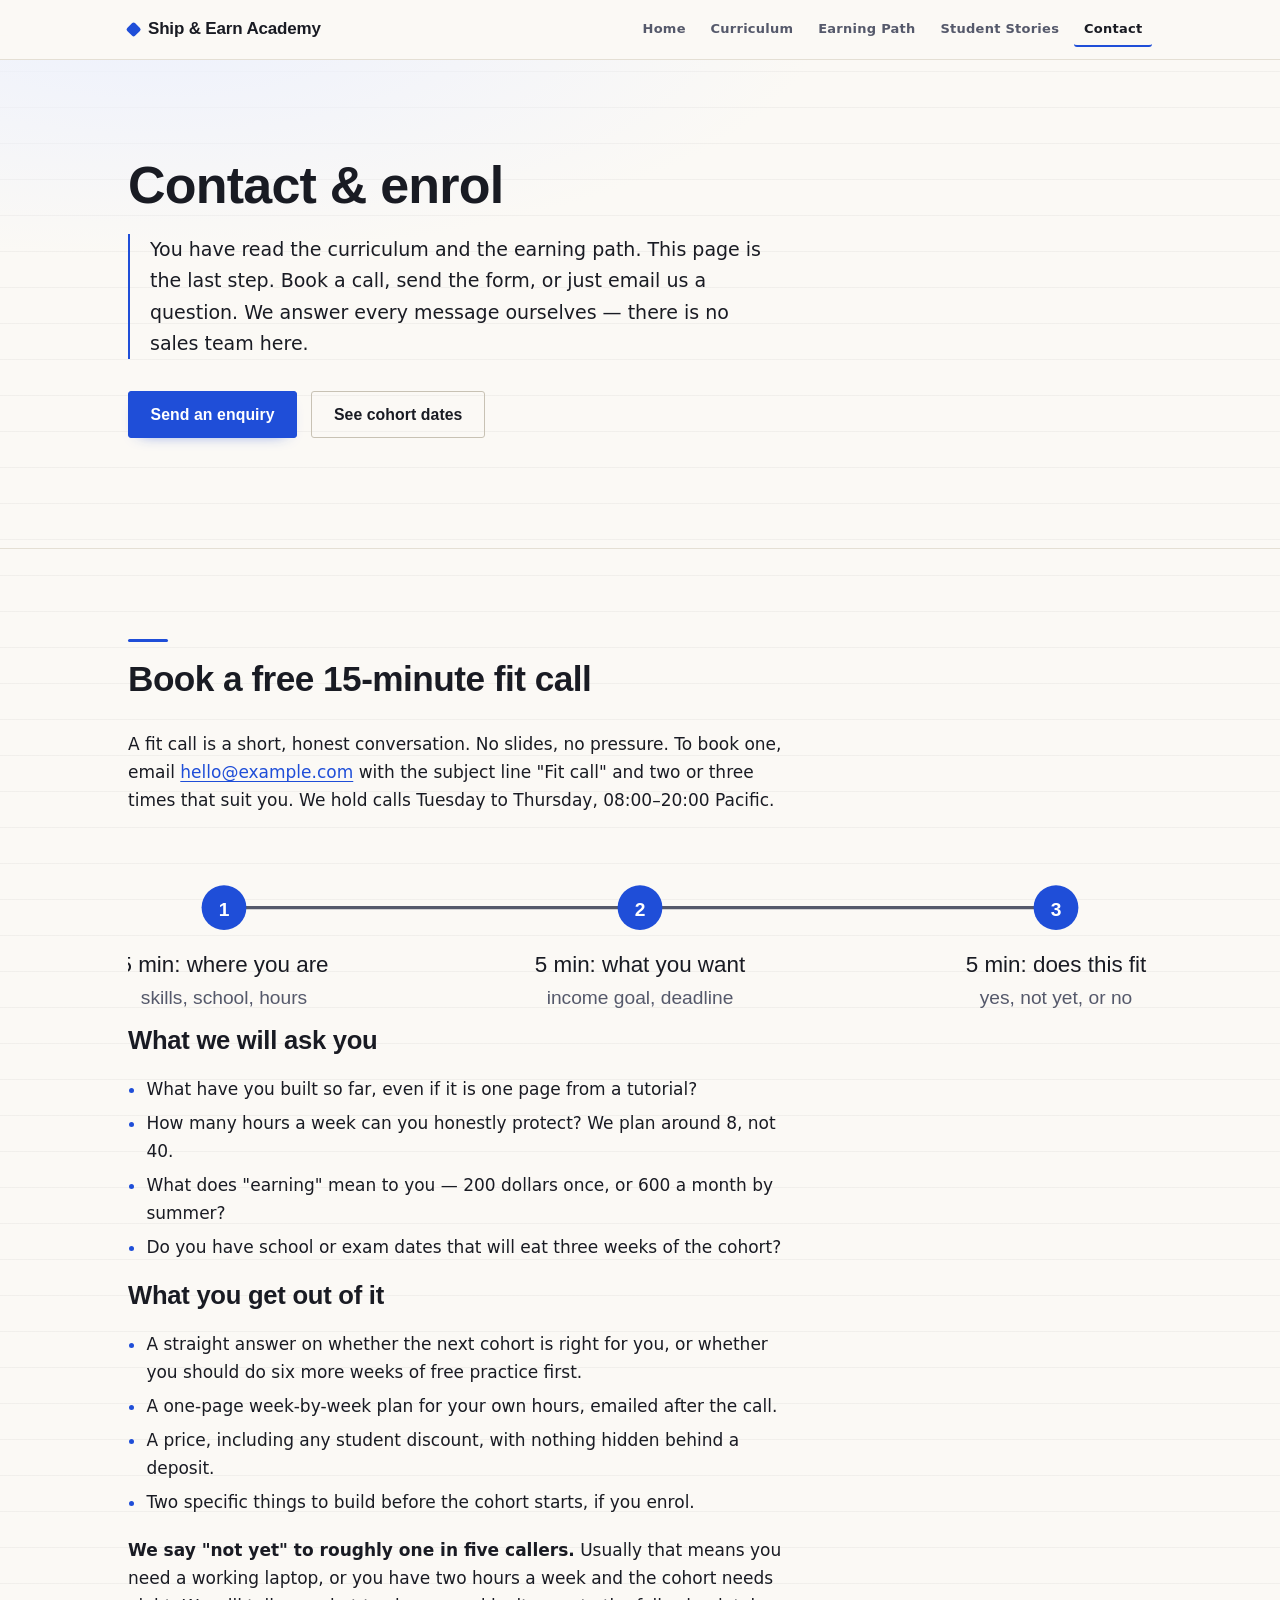
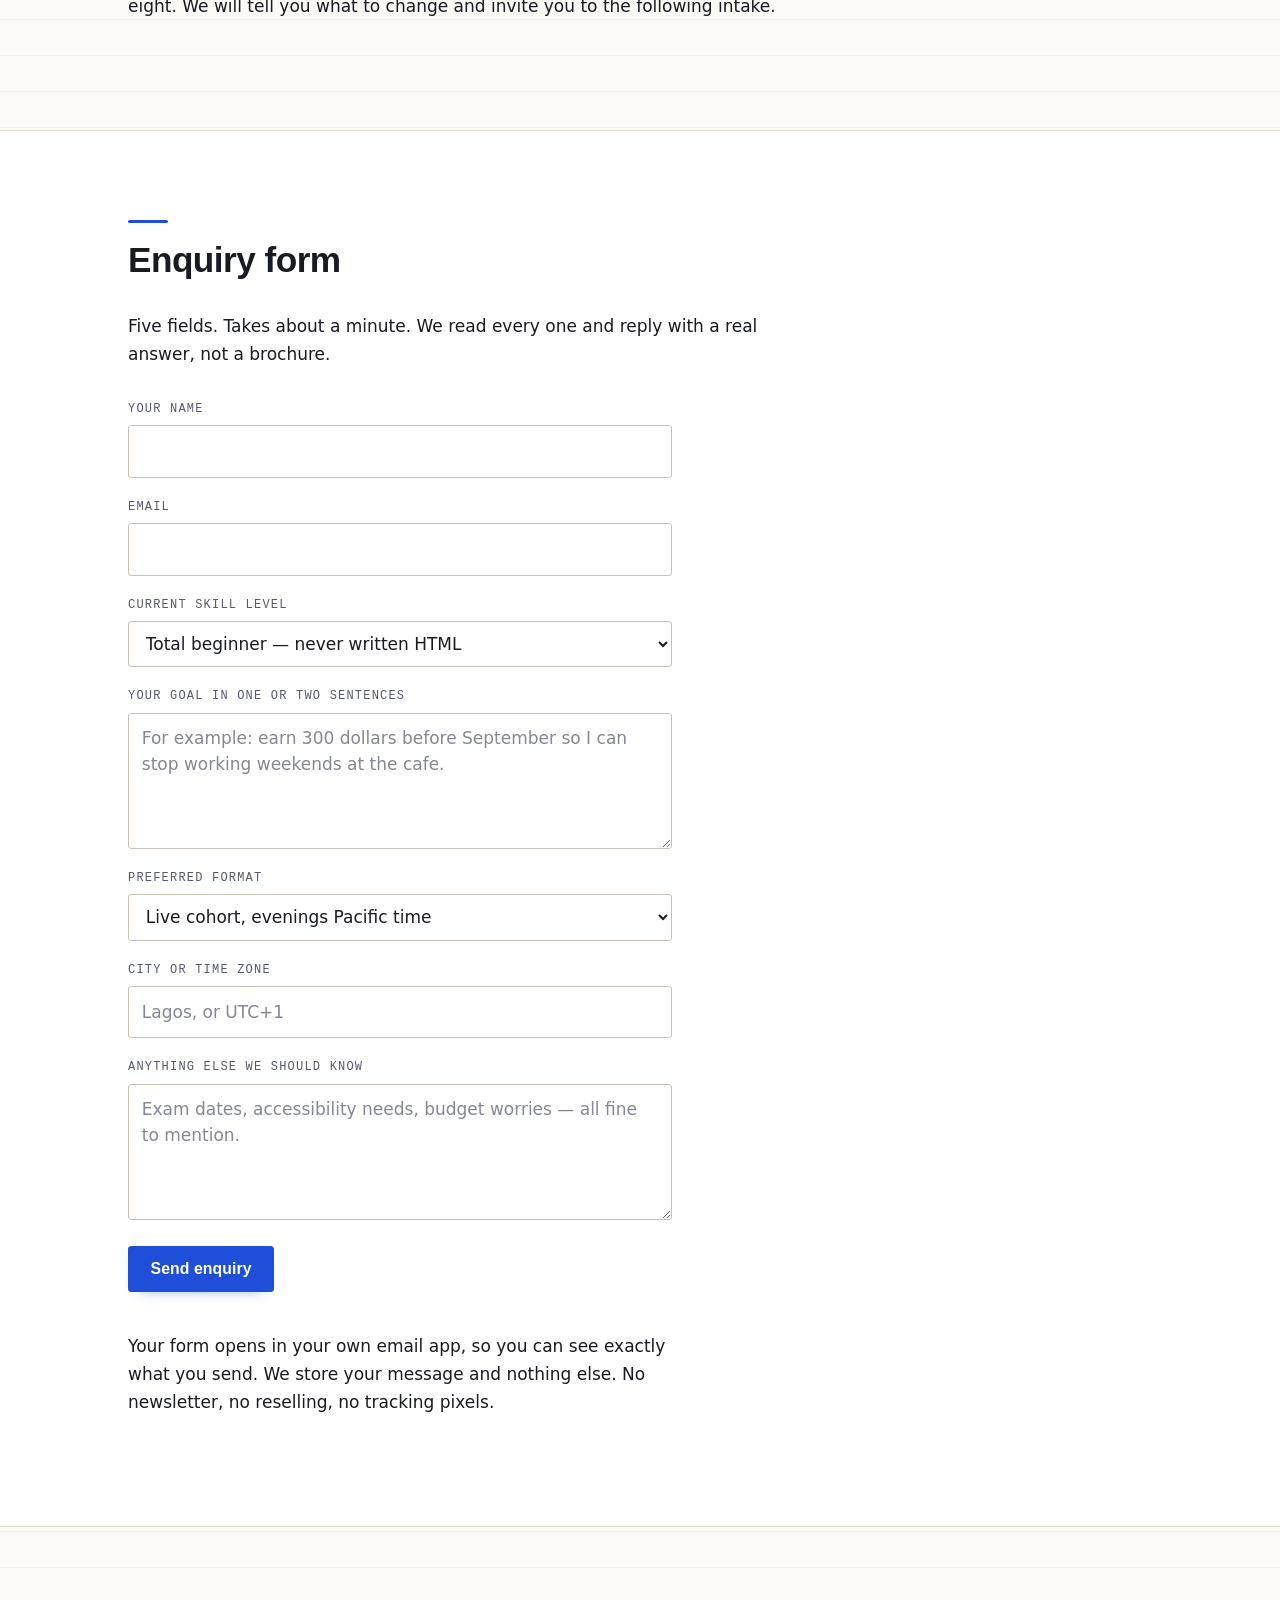
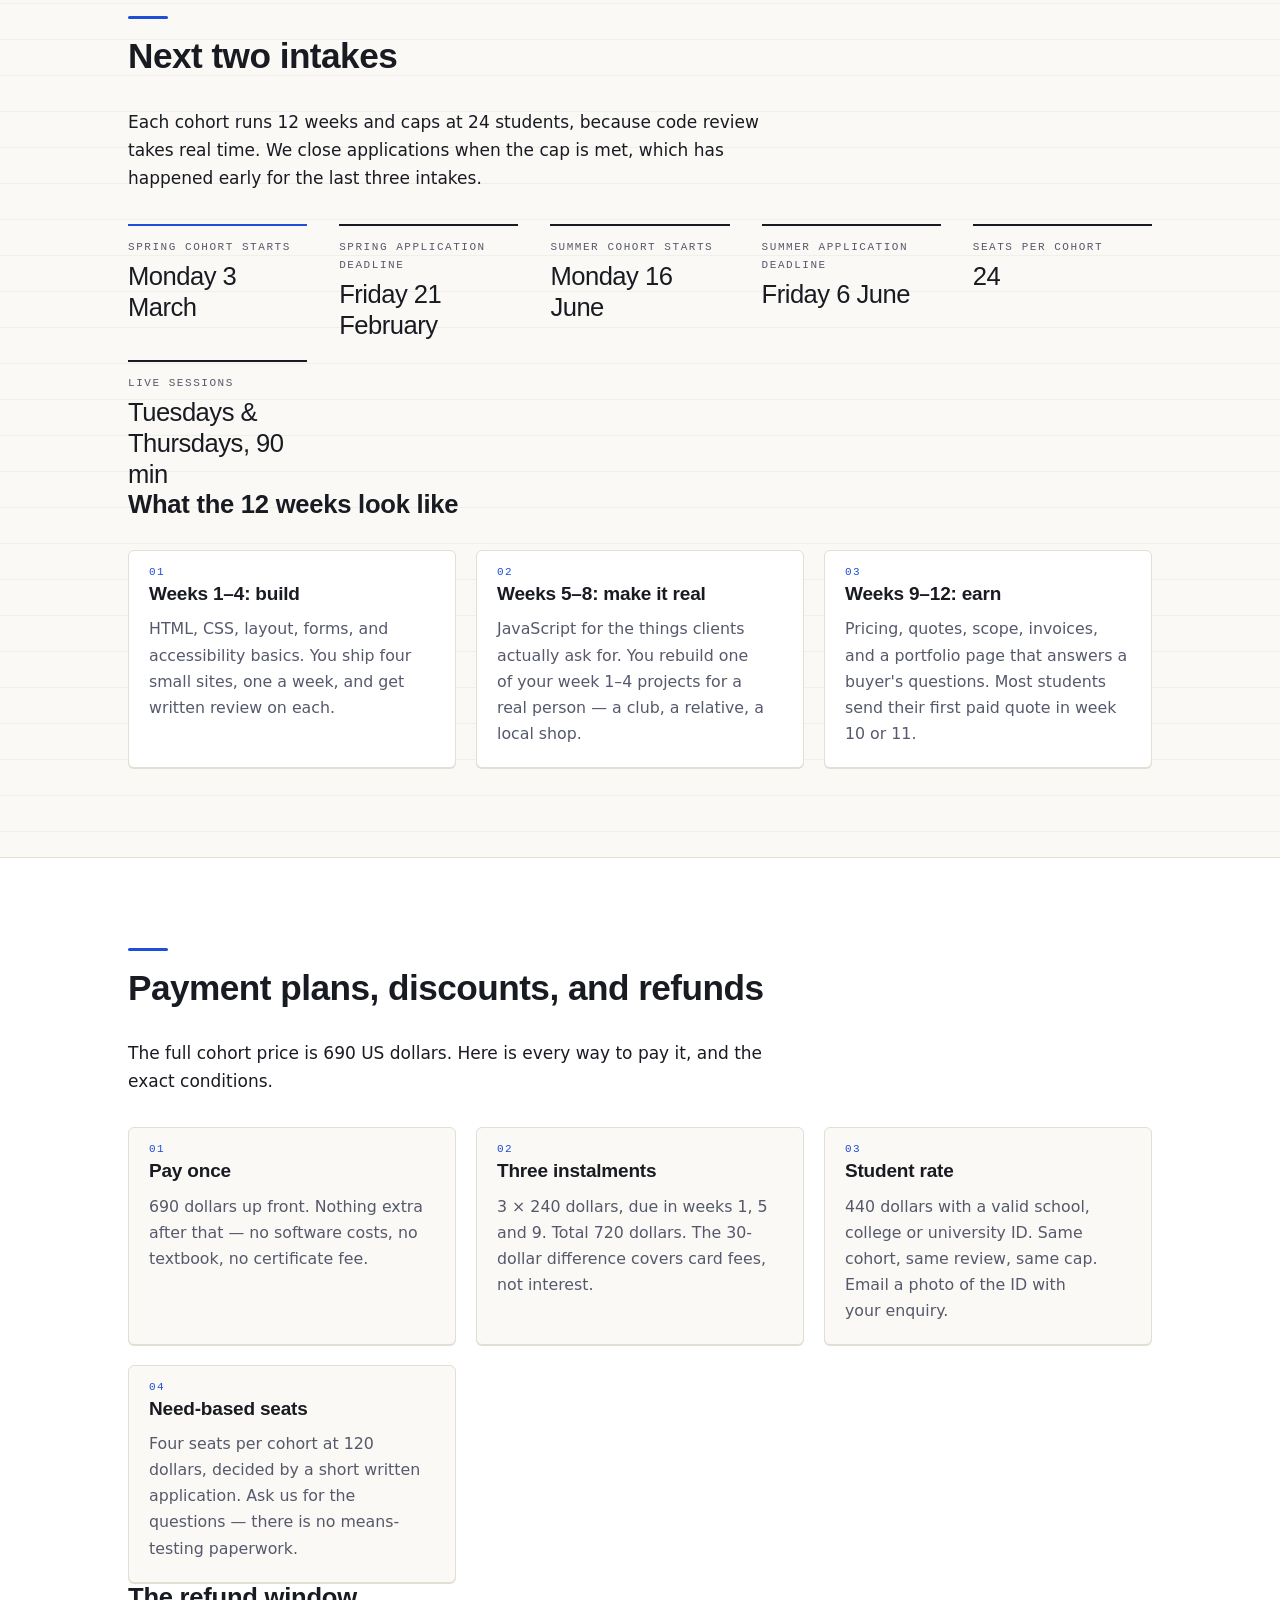
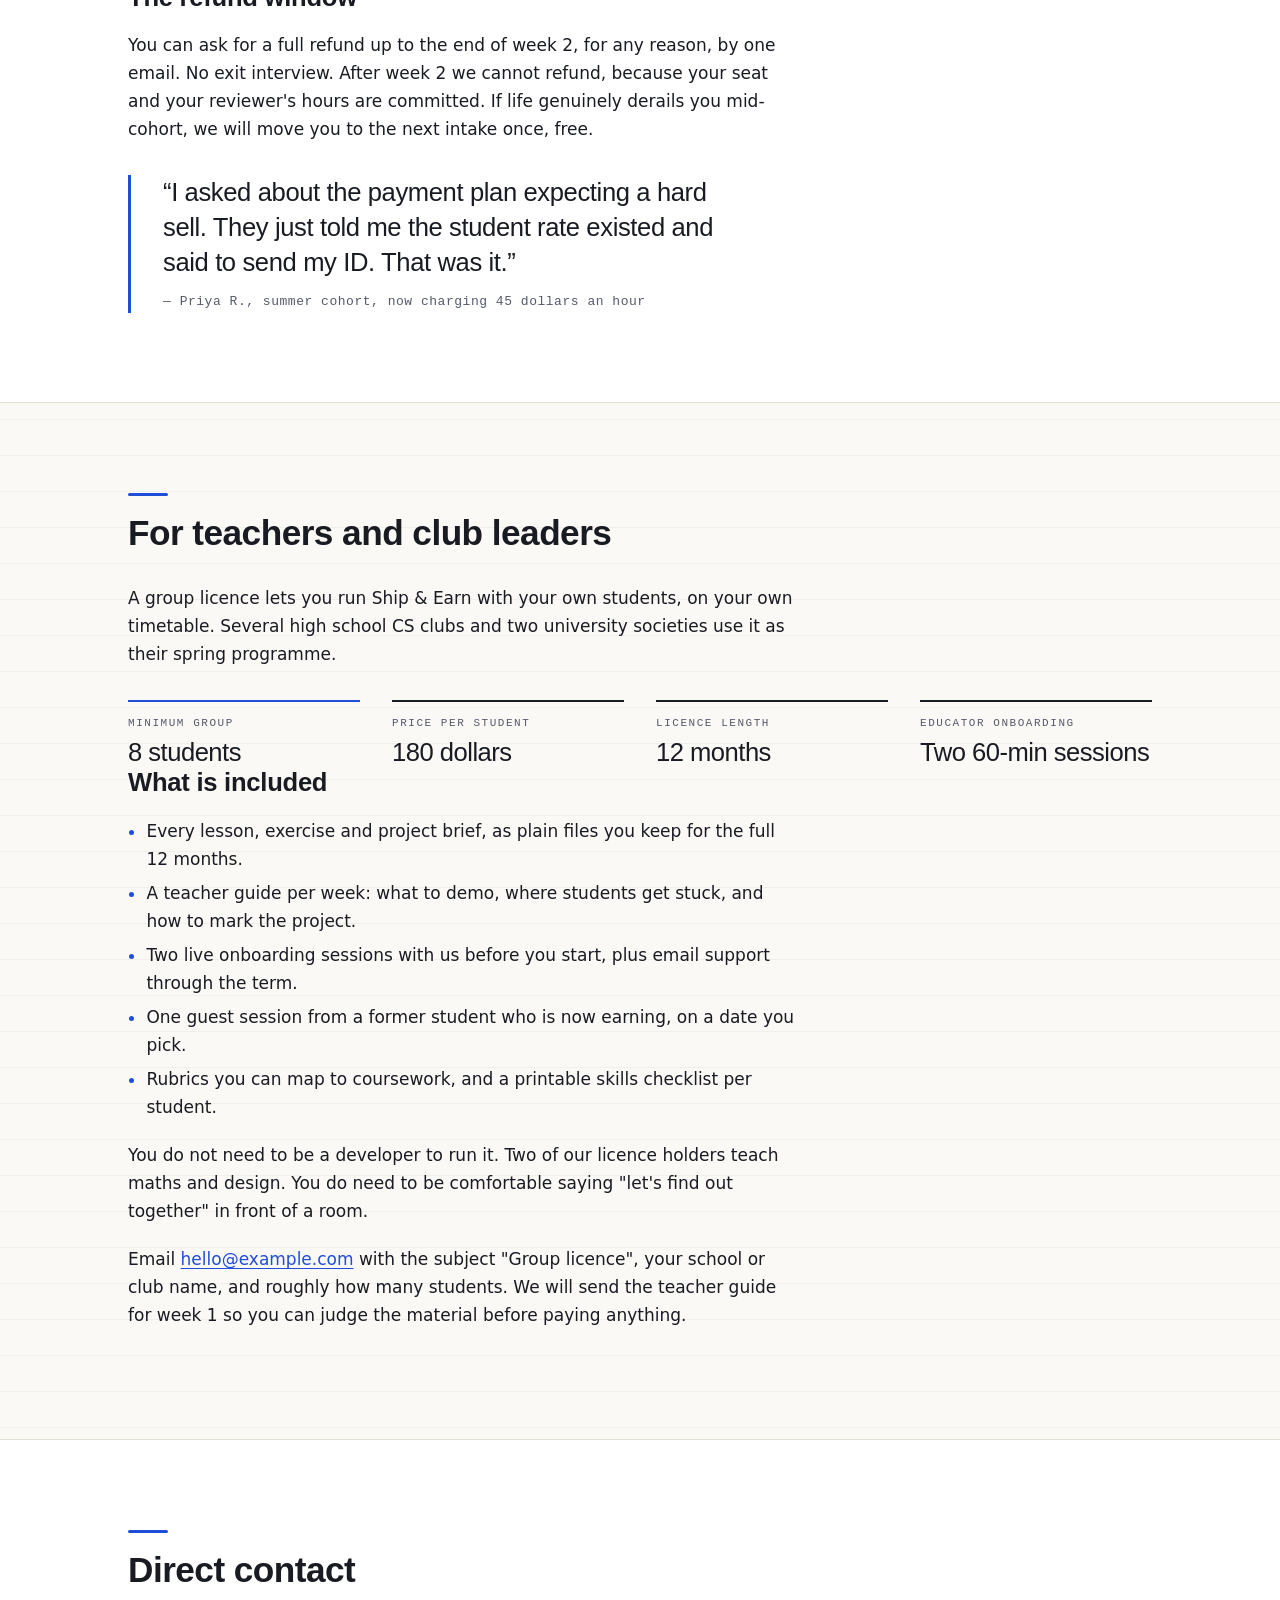
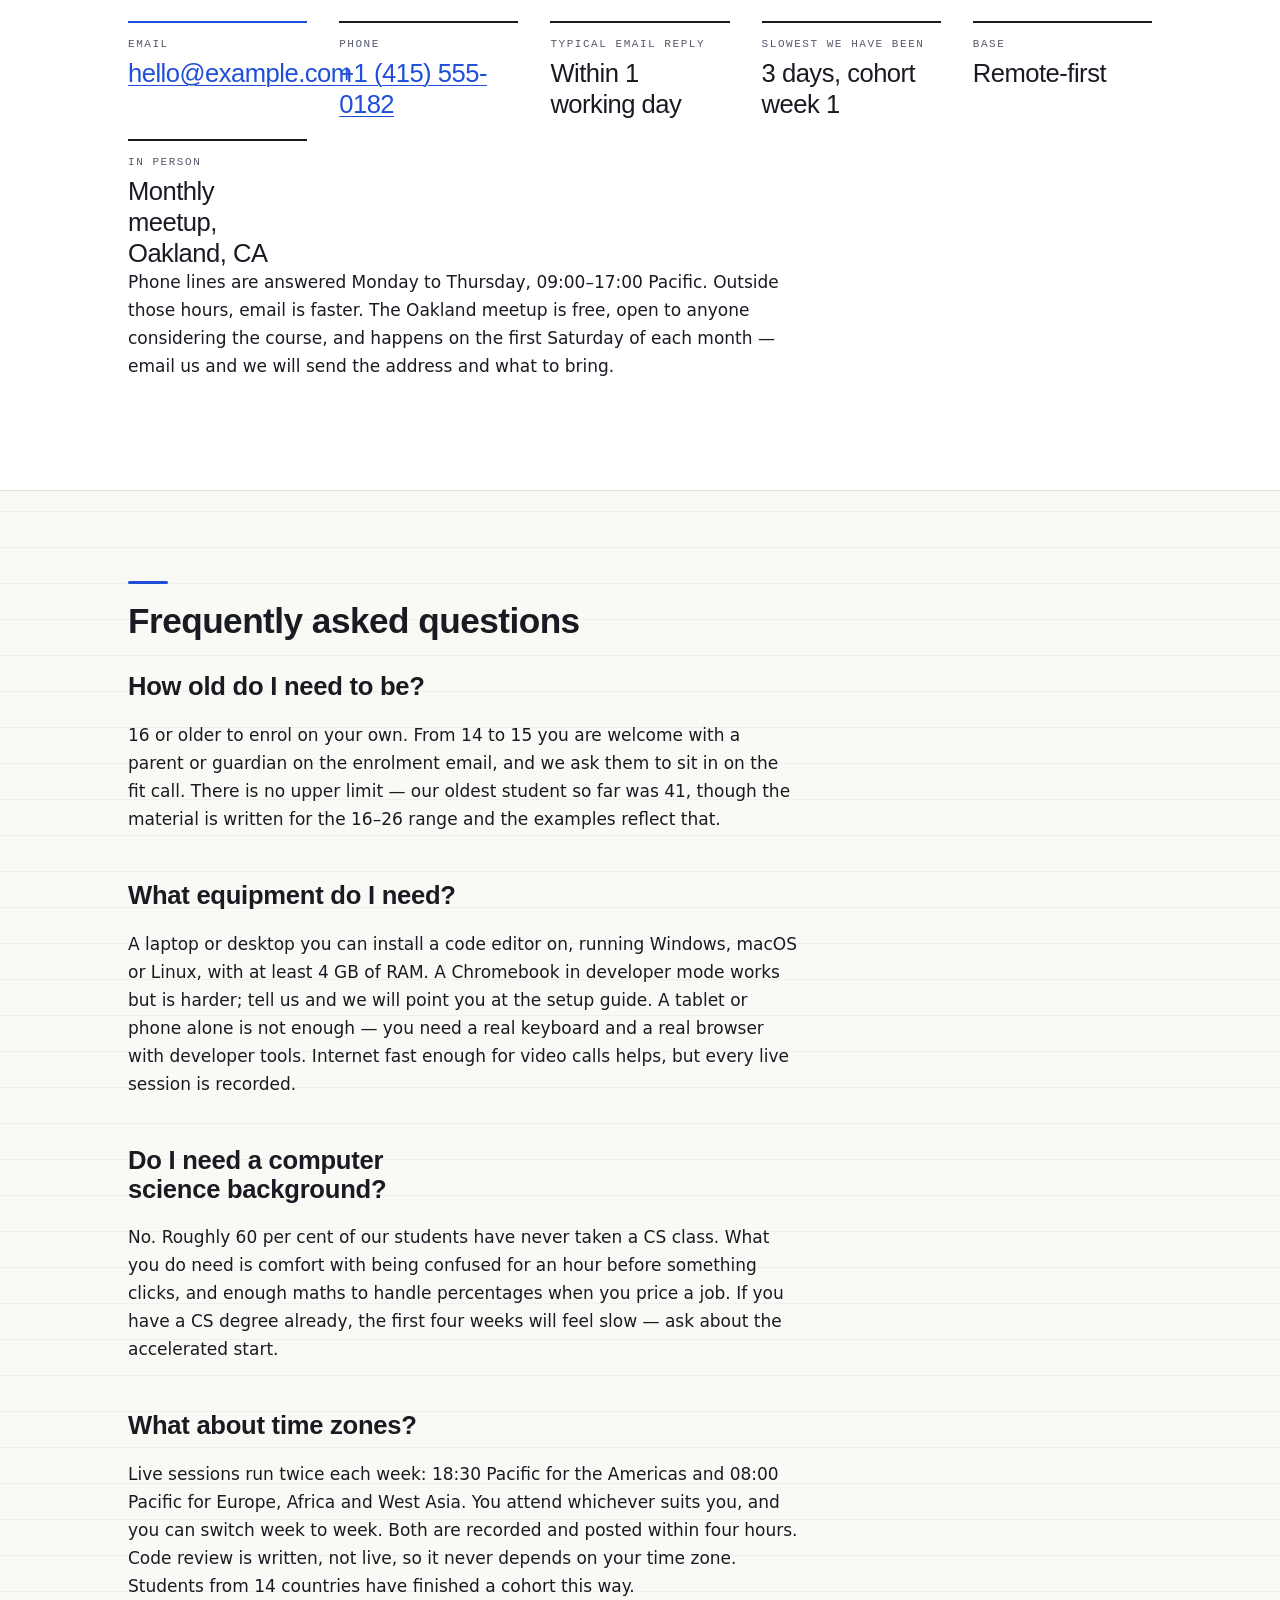
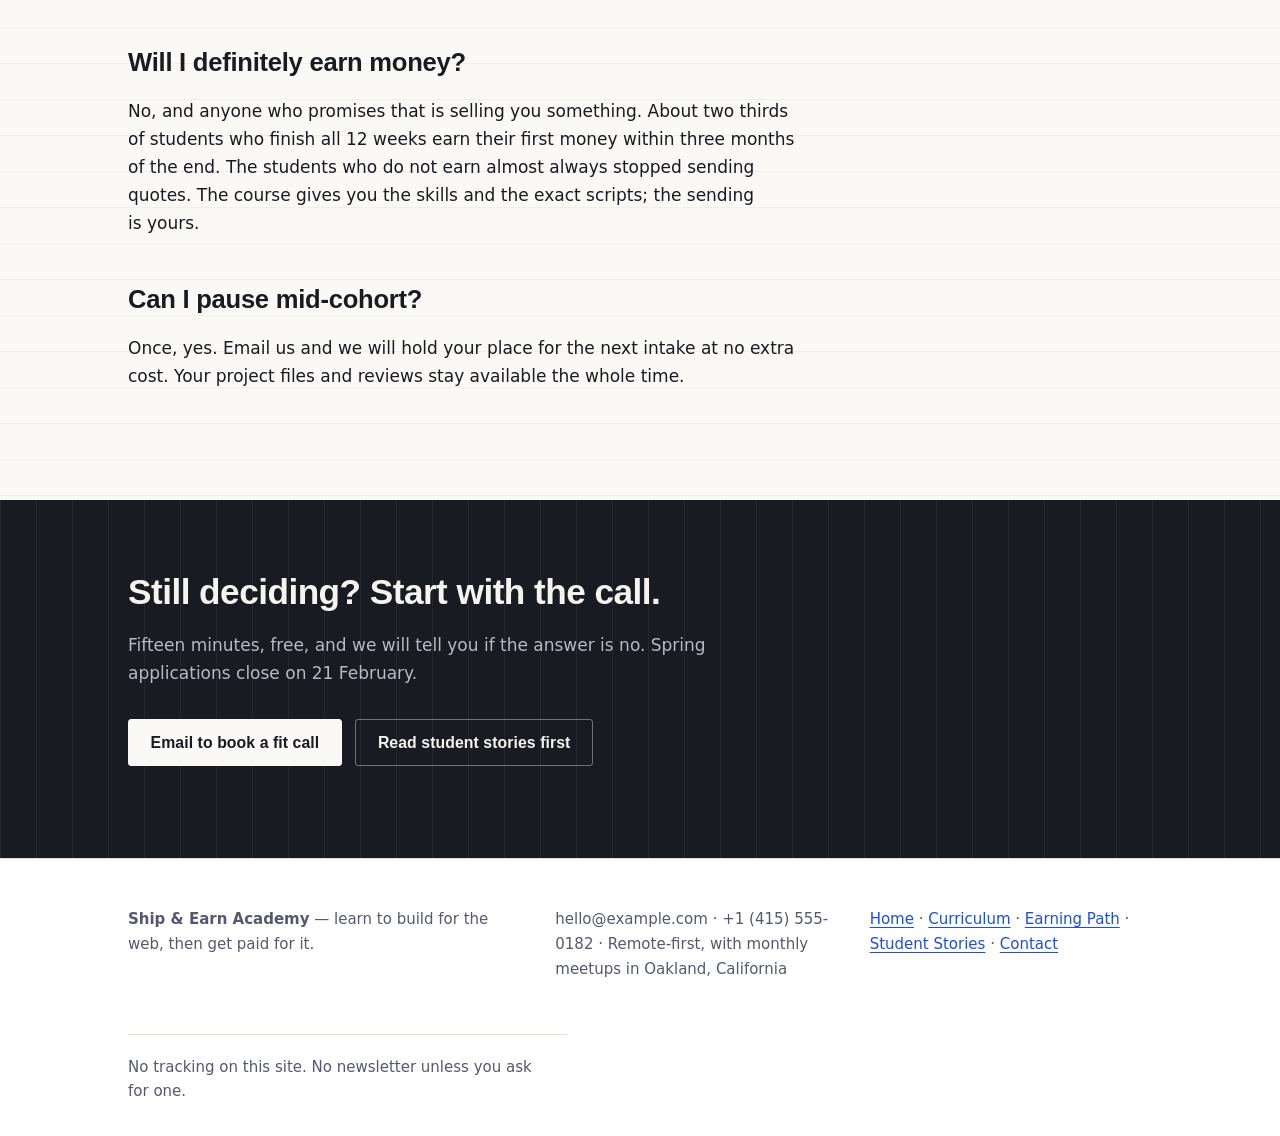
==== commit e354e278: "Publish Ship & Earn Academy — revision 3 Contact details (email, phone, postal address) appear in th" ====
--- a/contact.html
+++ b/contact.html
@@ -6,6 +6,8 @@
 <title>Contact &amp; Enrol — Ship &amp; Earn Academy</title>
 <meta name="description" content="Book a free 15-minute fit call, send an enquiry, check cohort dates and payment plans, or ask about a group licence for your school or coding club.">
 <link rel="stylesheet" href="assets/styles.css">
+<link rel="icon" type="image/svg+xml" href="assets/favicon.svg">
+<link rel="apple-touch-icon" href="assets/favicon.svg">
 </head>
 <body>
 <header class="site-header">
@@ -37,7 +39,7 @@
   <section class="section">
     <div class="container">
       <h2>Book a free 15-minute fit call</h2>
-      <p>A fit call is a short, honest conversation. No slides, no pressure. To book one, email <a href="mailto:hello@shipandearn.academy">hello@shipandearn.academy</a> with the subject line "Fit call" and two or three times that suit you. We hold calls Tuesday to Thursday, 08:00–20:00 Pacific.</p>
+      <p>A fit call is a short, honest conversation. No slides, no pressure. To book one, email <a href="mailto:hello@example.com">hello@example.com</a> with the subject line "Fit call" and two or three times that suit you. We hold calls Tuesday to Thursday, 08:00–20:00 Pacific.</p>
 
       <svg width="100%" height="120" viewBox="0 0 640 120" role="img" aria-labelledby="calltitle calldesc">
         <title id="calltitle">The three stages of a fit call</title>
@@ -80,7 +82,7 @@
     <div class="container">
       <h2>Enquiry form</h2>
       <p>Five fields. Takes about a minute. We read every one and reply with a real answer, not a brochure.</p>
-      <form class="form" action="mailto:hello@shipandearn.academy" method="post" enctype="text/plain">
+      <form class="form" action="mailto:hello@example.com" method="post" enctype="text/plain">
         <div class="field">
           <label for="name">Your name</label>
           <input id="name" name="name" type="text" autocomplete="name" required>
@@ -236,7 +238,7 @@
         <li>Rubrics you can map to coursework, and a printable skills checklist per student.</li>
       </ul>
       <p>You do not need to be a developer to run it. Two of our licence holders teach maths and design. You do need to be comfortable saying "let's find out together" in front of a room.</p>
-      <p>Email <a href="mailto:hello@shipandearn.academy">hello@shipandearn.academy</a> with the subject "Group licence", your school or club name, and roughly how many students. We will send the teacher guide for week 1 so you can judge the material before paying anything.</p>
+      <p>Email <a href="mailto:hello@example.com">hello@example.com</a> with the subject "Group licence", your school or club name, and roughly how many students. We will send the teacher guide for week 1 so you can judge the material before paying anything.</p>
     </div>
   </section>
 
@@ -246,7 +248,7 @@
       <dl class="facts">
         <div class="fact">
           <dt>Email</dt>
-          <dd><a href="mailto:hello@shipandearn.academy">hello@shipandearn.academy</a></dd>
+          <dd><a href="mailto:hello@example.com">hello@example.com</a></dd>
         </div>
         <div class="fact">
           <dt>Phone</dt>
@@ -302,7 +304,7 @@
       <h2>Still deciding? Start with the call.</h2>
       <p>Fifteen minutes, free, and we will tell you if the answer is no. Spring applications close on 21 February.</p>
       <p>
-        <a class="button button-primary" href="mailto:hello@shipandearn.academy?subject=Fit%20call">Email to book a fit call</a>
+        <a class="button button-primary" href="mailto:hello@example.com?subject=Fit%20call">Email to book a fit call</a>
         <a class="button button-secondary" href="stories.html">Read student stories first</a>
       </p>
     </div>
@@ -313,7 +315,7 @@
 <footer class="site-footer">
   <div class="container">
     <p><strong>Ship &amp; Earn Academy</strong> — learn to build for the web, then get paid for it.</p>
-    <p>hello@shipandearn.academy · +1 (415) 555-0182 · Remote-first, with monthly meetups in Oakland, California</p>
+    <p>hello@example.com · +1 (415) 555-0182 · Remote-first, with monthly meetups in Oakland, California</p>
     <p>
       <a href="index.html">Home</a> ·
       <a href="curriculum.html">Curriculum</a> ·
